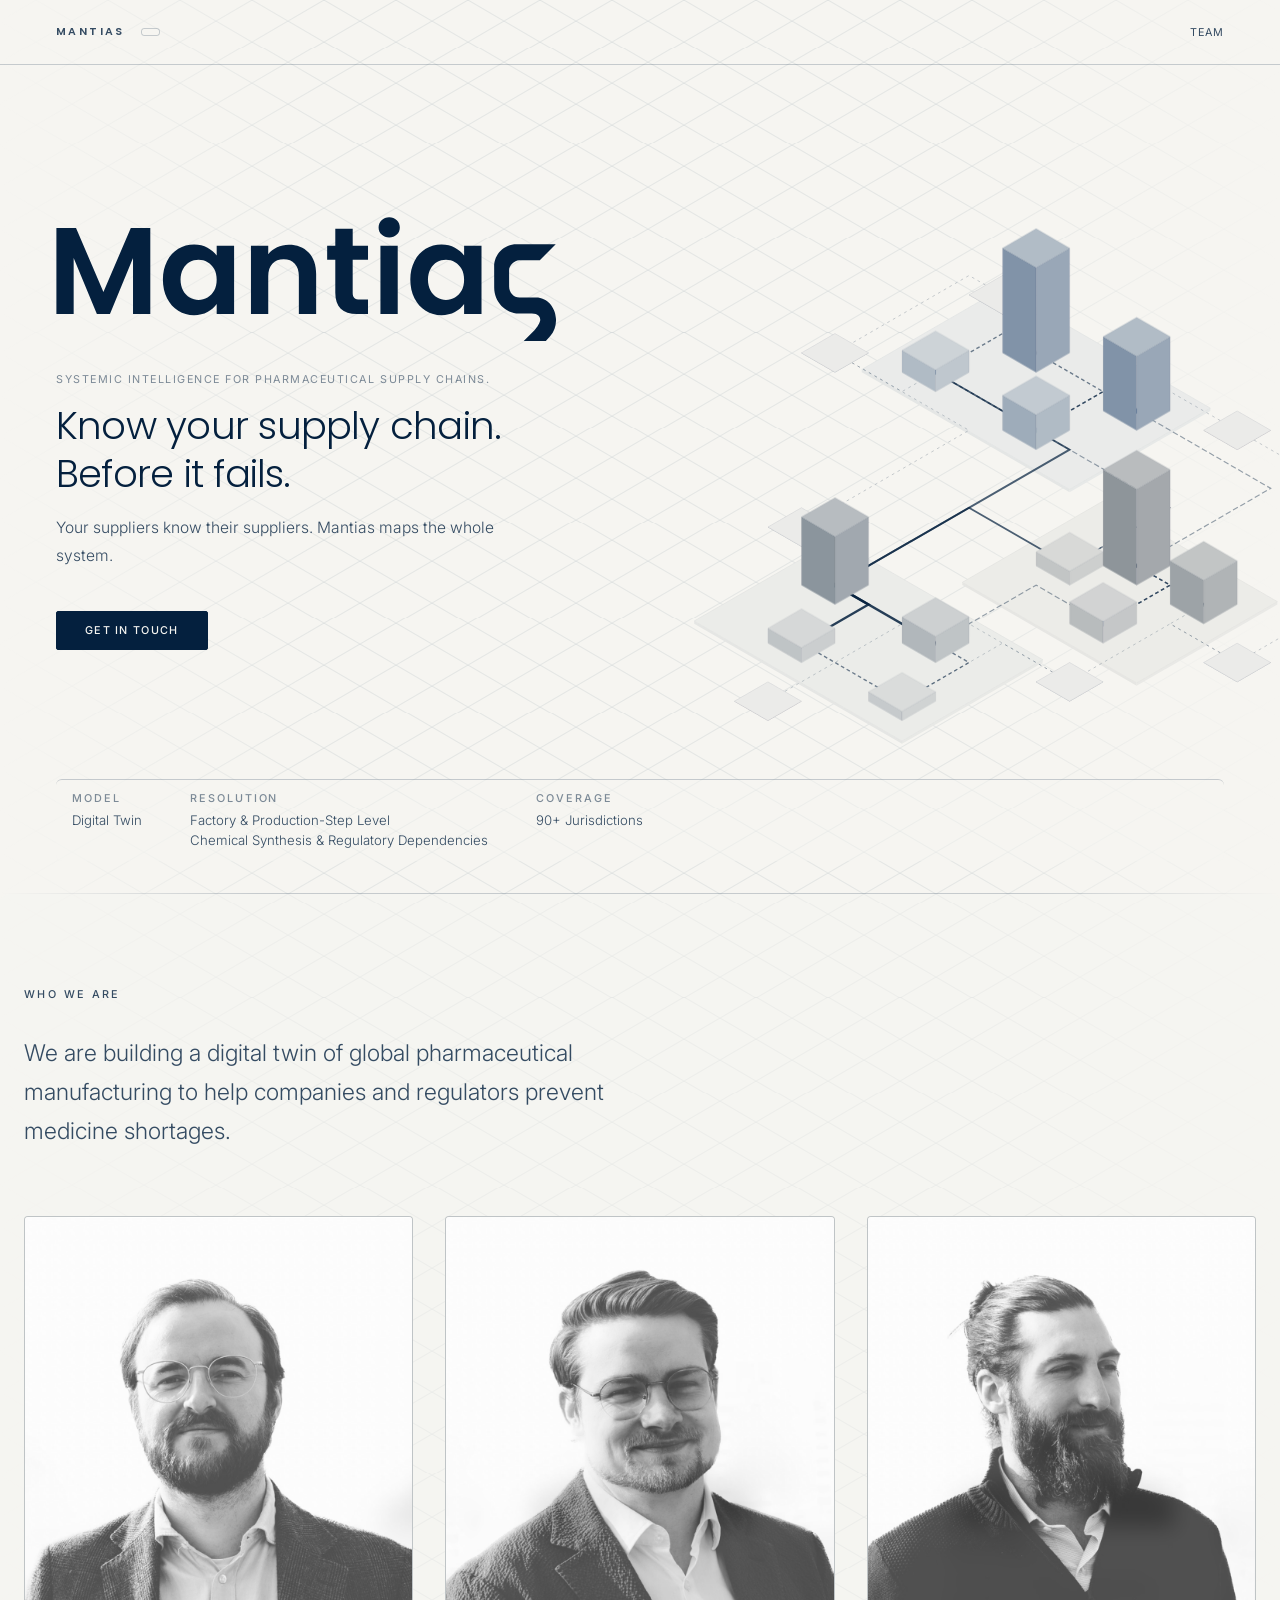
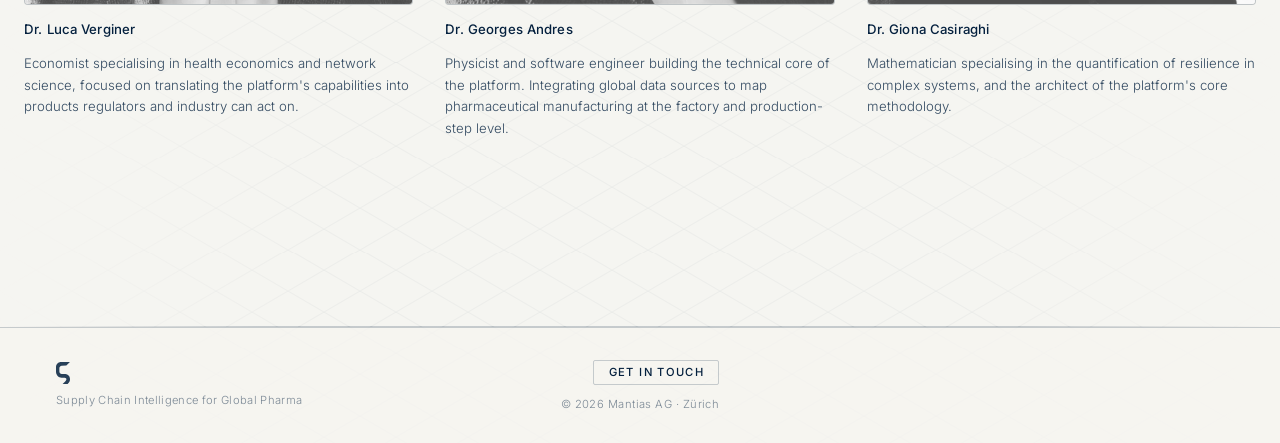
==== index.html @ 813289cb "deploy: efc5020" ====
<!DOCTYPE html><html lang="en"><head>
  <meta charset="UTF-8">
  <meta name="viewport" content="width=device-width, initial-scale=1.0">
  <title>Mantias — Supply Chain Intelligence for Global Pharma</title>
  <meta name="description" content="Mantias maps and predicts the evolution of global pharmaceutical production networks — high-resolution structural intelligence for supply chain resilience.">

  
  <meta property="og:type" content="website">
  <meta property="og:url" content="https://mantias.ch/">
  <meta property="og:title" content="Mantias — Supply Chain Intelligence for Global Pharma">
  <meta property="og:description" content="High-resolution structural intelligence for global pharmaceutical supply chains. An ETH Zürich spin-off.">
  <meta name="image" property="og:image" content="<https://mantias.ch/images/og-card.png>">

  
  <meta name="twitter:card" content="summary_large_image">
  <meta name="twitter:title" content="Mantias — Supply Chain Intelligence for Global Pharma">
  <meta name="twitter:description" content="High-resolution structural intelligence for global pharmaceutical supply chains. An ETH Zürich spin-off.">
  <meta name="twitter:image" content="https://mantias.ch/images/og-card.png">

  

  <link rel="icon" href="favicon.svg" type="image/svg+xml">
  <link rel="preconnect" href="https://fonts.googleapis.com">
  <link rel="preconnect" href="https://fonts.gstatic.com" crossorigin="">
  <link href="https://fonts.googleapis.com/css2?family=Inter:wght@300;400;500;600&amp;family=Poppins:wght@300;400;500;600&amp;display=swap" rel="stylesheet">
  <link rel="stylesheet" href="css/styles.css">
  
  <script>if (!matchMedia('(prefers-reduced-motion: reduce)').matches) document.documentElement.classList.add('js-motion');</script>
</head>
<body>

  
  <nav class="nav container" id="nav">
    <div class="nav__left">
      <a href="#home" class="nav__brand">Mantias</a>
      <span class="nav__badge"></span>
    </div>
    <div class="nav__links">
      
      <a href="#team" class="nav__link" data-desktop="">Team</a>
      
    </div>
  </nav>

  
  <section class="hero container" id="home">

    
    <div class="hero__inner">

      
      <div class="hero__body">

        
        <div class="hero__logo">
          <svg viewBox="0 0 296.51 73.76" xmlns="http://www.w3.org/2000/svg" fill="currentColor" aria-label="Mantias">
            <g>
              <path d="M55.92,6.46v51.08h-10.25V24.32l-13.68,33.23h-7.76L10.47,24.32v33.23H.23V6.46h11.64l16.25,37.98L44.36,6.46h11.56Z"></path>
              <path d="M65.84,26.22c1.63-3.17,3.85-5.61,6.66-7.32,2.8-1.71,5.94-2.56,9.4-2.56,3.02,0,5.67.61,7.94,1.83,2.27,1.22,4.09,2.76,5.45,4.61v-5.78h10.32v40.54h-10.32v-5.93c-1.32,1.9-3.14,3.48-5.45,4.72-2.32,1.24-4.99,1.87-8.01,1.87-3.42,0-6.53-.88-9.33-2.63-2.81-1.76-5.03-4.23-6.66-7.43-1.64-3.19-2.45-6.87-2.45-11.01s.82-7.73,2.45-10.9ZM93.83,30.87c-.98-1.78-2.29-3.15-3.95-4.1-1.66-.95-3.44-1.43-5.34-1.43s-3.66.46-5.27,1.39c-1.61.93-2.92,2.28-3.92,4.06-1,1.78-1.5,3.89-1.5,6.33s.5,4.57,1.5,6.4c1,1.83,2.32,3.23,3.95,4.21,1.63.98,3.38,1.46,5.23,1.46s3.68-.48,5.34-1.43c1.66-.95,2.98-2.32,3.95-4.1.98-1.78,1.46-3.92,1.46-6.4s-.49-4.62-1.46-6.4Z"></path>
              <path d="M149.81,20.99c2.98,3.05,4.46,7.31,4.46,12.77v23.78h-10.25v-22.39c0-3.22-.81-5.7-2.42-7.43-1.61-1.73-3.81-2.6-6.59-2.6s-5.06.87-6.7,2.6c-1.64,1.73-2.45,4.21-2.45,7.43v22.39h-10.25V17h10.25v5.05c1.37-1.76,3.11-3.13,5.23-4.13,2.12-1,4.45-1.5,6.99-1.5,4.83,0,8.73,1.53,11.71,4.57Z"></path>
              <path d="M175.94,25.42v19.61c0,1.37.33,2.35.99,2.96.66.61,1.77.92,3.33.92h4.76v8.64h-6.44c-8.64,0-12.95-4.2-12.95-12.59v-19.54h-4.83v-8.42h4.83V6.97h10.32v10.03h9.08v8.42h-9.08Z"></path>
              <path d="M193.1,10.45c-1.2-1.15-1.79-2.57-1.79-4.28s.6-3.13,1.79-4.28c1.19-1.15,2.7-1.72,4.5-1.72s3.3.57,4.5,1.72c1.2,1.15,1.79,2.57,1.79,4.28s-.6,3.14-1.79,4.28c-1.2,1.15-2.7,1.72-4.5,1.72s-3.31-.57-4.5-1.72ZM202.65,17v40.54h-10.25V17h10.25Z"></path>
              <path d="M212.57,26.22c1.63-3.17,3.85-5.61,6.66-7.32,2.8-1.71,5.94-2.56,9.4-2.56,3.02,0,5.67.61,7.94,1.83,2.27,1.22,4.09,2.76,5.45,4.61v-5.78h10.32v40.54h-10.32v-5.93c-1.32,1.9-3.14,3.48-5.45,4.72-2.32,1.24-4.99,1.87-8.01,1.87-3.42,0-6.53-.88-9.33-2.63-2.81-1.76-5.03-4.23-6.66-7.43-1.64-3.19-2.45-6.87-2.45-11.01s.82-7.73,2.45-10.9ZM240.56,30.87c-.98-1.78-2.29-3.15-3.95-4.1-1.66-.95-3.44-1.43-5.34-1.43s-3.66.46-5.27,1.39c-1.61.93-2.92,2.28-3.92,4.06-1,1.78-1.5,3.89-1.5,6.33s.5,4.57,1.5,6.4c1,1.83,2.32,3.23,3.95,4.21,1.63.98,3.38,1.46,5.23,1.46s3.68-.48,5.34-1.43c1.66-.95,2.98-2.32,3.95-4.1.98-1.78,1.46-3.92,1.46-6.4s-.49-4.62-1.46-6.4Z"></path>
            </g>
            <path d="M290.29,73.76h-13.13l6.74-6.76c2.66-2.99,3.26-5.11,3.26-5.86v-.14c0-1.8-1.29-3.8-4.94-3.8l-7.77.05c-7.88-.21-14.58-6.77-14.59-15.48l-.02-12.35c-.01-7.31,5.92-13.25,13.23-13.24l23.29.03-9.45,9.47-12.32.02c-2.71,0-5.91,3.21-5.9,5.92l.03,9.54c.01,3.72,2.69,6.54,6.11,6.57l9.92.08c6.37.05,11.28,5.48,11.73,12.36.27,4.18-.94,7.55-3.35,10.38l-2.83,3.21Z"></path>
          </svg>
        </div>

        <p class="hero__eyebrow">Systemic intelligence for pharmaceutical supply chains.</p>
        <h1 class="hero__headline">Know your supply chain. Before it fails.</h1>
        <p class="hero__sub">Your suppliers know their suppliers. Mantias maps the whole system.</p>
        <div class="hero__cta-row">
          <a href="#access" class="btn btn--solid">Get in touch</a>
          <span class="hero__trust"></span>
        </div>

      </div>

      
      <div class="hero__art">
        <svg id="iso-art" viewBox="-30 -5 580 575" xmlns="http://www.w3.org/2000/svg" fill="none" aria-hidden="true">

          
          <g id="iso-cubes"></g>

          

          
          <g id="iso-edges" stroke="rgba(4,32,62,.12)" stroke-width="1" fill="none">
            
            
            
           
          </g>

        </svg>
      </div>

    </div>

    
    <div class="hero__index">
      <div class="index-item">
        <span>Model</span>
        <span>Digital Twin</span>
      </div>
      <div class="index-item">
        <span>Resolution</span>
        <span>Factory &amp; Production-Step Level<br>Chemical Synthesis &amp; Regulatory Dependencies</span>
      </div>
      <div class="index-item">
        <span>Coverage</span>
        <span>90+ Jurisdictions</span>
      </div>
    </div>

  </section>

  

  
  

  

  
  

  <hr class="section-rule">

  
  <section class="team container" id="team">

    <div class="team__header reveal">
      <span class="label">Who we are</span>
    </div>

    <div class="team__intro reveal">
      <p>We are building a digital twin of global pharmaceutical manufacturing to help companies and regulators prevent medicine shortages.</p>
    </div>

    <div class="team__grid">

      <div class="team-card reveal">
        <a href="https://www.linkedin.com/in/luca-verginer-66591b28/" target="_blank" rel="noopener" class="team-card__photo-link">
          <img src="images/Luca_Verginer.png" alt="Dr. Luca Verginer">
        </a>
        <p>Dr. Luca Verginer</p>
        <p>Economist specialising in health economics and network science, focused on translating the platform's capabilities into products regulators and industry can act on.</p>
      </div>

      <div class="team-card reveal">
        <a href="https://www.linkedin.com/in/georges-andres-a06ab224a/" target="_blank" rel="noopener" class="team-card__photo-link">
          <img src="images/Georges_Andres.png" alt="Dr. Georges Andres">
        </a>
        <p>Dr. Georges Andres</p>
        <p>Physicist and software engineer building the technical core of the platform. Integrating global data sources to map pharmaceutical manufacturing at the factory and production-step level.</p>
      </div>

      <div class="team-card reveal">
        <a href="https://www.linkedin.com/in/gionacasiraghi/" target="_blank" rel="noopener" class="team-card__photo-link">
          <img src="images/Giona_Casiraghi.png" alt="Dr. Giona Casiraghi">
        </a>
        <p>Dr. Giona Casiraghi</p>
        <p>Mathematician specialising in the quantification of resilience in complex systems, and the architect of the platform's core methodology.</p>
      </div>

    </div>

    <div class="team__publications reveal">
      <span class="team__pub-label">Selected publications</span>
      <div class="team__pub-row">
        <a href="https://www.science.org/doi/full/10.1126/science.adx0871" class="pub-badge">Science</a>
        <a href="https://www.science.org/doi/full/10.1126/sciadv.adj1194" class="pub-badge">Science Advances</a>
      </div>
    </div>

  </section>

  

  
  

  

  
  

  <hr class="section-rule">

  
  <footer class="footer container" id="access">

    <div class="footer__brand-block">
      
      <a href="#home" class="footer__mark" aria-label="Mantias">
        <svg viewBox="0 0 36.68 57.58" xmlns="http://www.w3.org/2000/svg" fill="currentColor" aria-hidden="true">
          <path d="M30.46,57.58h-13.13l6.74-6.76c2.66-2.99,3.26-5.11,3.26-5.86v-.14c0-1.8-1.29-3.8-4.94-3.8l-7.77.05C6.73,40.85.04,34.3.02,25.58L0,13.24C-.01,5.92,5.92-.01,13.23,0l23.29.03-9.45,9.47-12.32.02c-2.71,0-5.91,3.21-5.9,5.92l.03,9.54c.01,3.72,2.69,6.54,6.11,6.57l9.92.08c6.37.05,11.28,5.48,11.73,12.36.27,4.18-.94,7.55-3.35,10.38l-2.83,3.21Z"></path>
        </svg>
      </a>
      <span class="footer__tagline">Supply Chain Intelligence for Global Pharma</span>
    </div>

    

    <div class="footer__meta">
      <span class="footer__cta"><a href="mailto:mantias@mantias.ch" class="btn btn--ghost btn--sm">Get in touch</a></span>
      <span class="footer__copy">© 2026 Mantias AG · Zürich</span>
    </div>

  </footer>

  

  
  

  
  <script src="js/scene-data.js"></script>
  
  <script src="js/iso-renderer.js"></script>
  <script src="js/modals.js"></script>
  <script src="js/animations.js"></script>

</body></html>
---- css/styles.css ----
/* ══════════════════════════════════════════════════════════
   MANTIAS — Stylesheet
   Edit design tokens in :root to re-theme the entire page.
   All other values derive from them.
══════════════════════════════════════════════════════════ */

/* ══════════════════════════════════════════════════════════
   DESIGN TOKENS
══════════════════════════════════════════════════════════ */
:root {
  /* Palette */
  --color-bg:        #f6f5f1;       /* warm off-white */
  --color-bg-soft:   #eeede8;       /* slightly darker — cards, hover */
  --color-ink:        #04203e;           /* brand navy — logo, headings */
  --color-ink-mid:    rgba(4,32,62,.8); /* secondary text */
  --color-ink-subtle: rgba(4,32,62,.5); /* supporting text — captions, labels, footnotes */
  --color-ink-faint:  rgba(4,32,62,.2); /* borders and rules ONLY — too low-contrast for text */

  /* Grid background — true isometric (30° axes, √3:1 ratio, matches renderer) */
  --grid-size:  72px;   /* horizontal span; vertical = 72/√3 ≈ 41.57px */
  --grid-color: rgba(4,32,62,.055);

  /* Typography */
  --font:         'Inter', system-ui, sans-serif;
  --font-display: 'Poppins', system-ui, sans-serif;
  --text-xs:     0.675rem;   /* labels, meta         */
  --text-sm:     0.825rem;   /* body secondary       */
  --text-base:   0.975rem;   /* body primary         */
  --text-lg:     1.15rem;    /* card titles          */
  --text-xl:     1.5rem;     /* section headings     */
  --text-2xl:    2.1rem;     /* statement heading    */
  /*
    Logo: width-based so it scales naturally on all screen sizes.
    Change --logo-width to resize. Height follows the viewBox ratio (296/73 ≈ 4).
  */
  --logo-width: clamp(200px, 72vw, 500px);

  /* Spacing scale */
  --space-1: 0.25rem;
  --space-2: 0.5rem;
  --space-3: 0.75rem;
  --space-4: 1rem;
  --space-6: 1.5rem;
  --space-8: 2rem;
  --space-10: 2.5rem;
  --space-12: 3rem;
  --space-16: 4rem;
  --space-24: 6rem;
  --space-32: 5.5rem;

  /* Layout */
  --gutter:    3.5rem;
  --max-width: 1280px;
  --radius:    2px;

  /* Nav */
  --nav-height: 4.5rem;  /* keep in sync with nav padding-block */

  /* Transitions */
  --transition:     0.22s ease;
  --ease-out-cubic: cubic-bezier(0.22, 1, 0.36, 1);
}

/* ══════════════════════════════════════════════════════════
   RESET
══════════════════════════════════════════════════════════ */
*, *::before, *::after {
  margin: 0;
  padding: 0;
  box-sizing: border-box;
}

html {
  scroll-behavior: smooth;
  font-size: 16px;
}

body {
  background-color: var(--color-bg);
  /* True isometric grid — 30° axes, tile 72 × 41.57px, two offset layers */
  background-image:
    url("data:image/svg+xml,%3Csvg xmlns='http://www.w3.org/2000/svg' width='72' height='41.57'%3E%3Cpolyline points='0,20.785 36,0 72,20.785' stroke='%2304203e' stroke-opacity='0.07' stroke-width='1' fill='none'/%3E%3C/svg%3E"),
    url("data:image/svg+xml,%3Csvg xmlns='http://www.w3.org/2000/svg' width='72' height='41.57'%3E%3Cpolyline points='0,20.785 36,0 72,20.785' stroke='%2304203e' stroke-opacity='0.07' stroke-width='1' fill='none'/%3E%3C/svg%3E");
  background-size: 72px 41.57px;
  background-position: 0 0, 36px 20.785px;
  color: var(--color-ink);
  font-family: var(--font);
  -webkit-font-smoothing: antialiased;
  -moz-osx-font-smoothing: grayscale;
  overflow-x: hidden;
}

img, svg { display: block; }
a { color: inherit; }

/* ══════════════════════════════════════════════════════════
   LAYOUT UTILITIES
══════════════════════════════════════════════════════════ */
.container {
  width: 100%;
  max-width: var(--max-width);
  margin-inline: auto;
  padding-inline: var(--gutter);
}

.section-rule {
  border: none;
  height: 1px;
  background: linear-gradient(
    to right,
    transparent 0%,
    var(--color-ink-faint) 20%,
    var(--color-ink-faint) 80%,
    transparent 100%
  );
  margin-block: 0;
}

/* ══════════════════════════════════════════════════════════
   TYPOGRAPHY UTILITIES
══════════════════════════════════════════════════════════ */
.label {
  font-size: var(--text-xs);
  font-weight: 500;
  letter-spacing: 0.22em;
  text-transform: uppercase;
  color: var(--color-ink-mid);
}

/* ══════════════════════════════════════════════════════════
   NAV
══════════════════════════════════════════════════════════ */
.nav {
  padding-block: var(--space-6);
  display: flex;
  justify-content: space-between;
  align-items: center;
  border-bottom: 1px solid var(--color-ink-faint);
}

.nav__left {
  display: flex;
  align-items: center;
  gap: var(--space-4);
}

.nav__brand {
  font-family: var(--font-display);
  font-size: var(--text-xs);
  font-weight: 600;
  letter-spacing: 0.22em;
  text-transform: uppercase;
  color: var(--color-ink-mid);
  text-decoration: none;
}

.nav__links {
  display: flex;
  align-items: center;
  gap: var(--space-8);
}

.nav__link {
  font-size: var(--text-xs);
  font-weight: 400;
  letter-spacing: 0.1em;
  text-transform: uppercase;
  text-decoration: none;
  color: var(--color-ink-mid);
  transition: color var(--transition);
}
.nav__link:hover { color: var(--color-ink); }

.nav__badge {
  font-size: var(--text-xs);
  font-weight: 500;
  letter-spacing: 0.10em;
  text-transform: uppercase;
  color: var(--color-ink-mid);
  padding: 0.2rem 0.55rem;
  border: 1px solid var(--color-ink-faint);
  border-radius: 3px;
  white-space: nowrap;
}

.lang-switcher {
  position: relative;
}

.lang-globe-btn {
  display: flex;
  align-items: center;
  gap: 0.35rem;
  background: none;
  border: 1px solid var(--color-ink-faint);
  border-radius: 3px;
  padding: 0.2rem 0.55rem;
  font-family: var(--font);
  font-size: 0.6rem;
  font-weight: 500;
  letter-spacing: 0.1em;
  text-transform: uppercase;
  color: var(--color-ink-mid);
  cursor: pointer;
  transition: border-color var(--transition), color var(--transition);
  white-space: nowrap;
}
.lang-globe-btn:hover,
.lang-globe-btn[aria-expanded="true"] {
  border-color: var(--color-ink-mid);
  color: var(--color-ink);
}

.lang-dropdown {
  display: none;
  position: absolute;
  top: calc(100% + 6px);
  right: 0;
  min-width: 130px;
  background: var(--color-bg);
  border: 1px solid var(--color-ink-faint);
  border-radius: 4px;
  box-shadow: 0 6px 20px rgba(4,32,62,.10);
  z-index: 200;
  overflow: hidden;
}
.lang-dropdown.is-open { display: block; }

.lang-dropdown__item {
  display: block;
  width: 100%;
  background: none;
  border: none;
  padding: 0.55rem 0.9rem;
  font-family: var(--font);
  font-size: 0.7rem;
  font-weight: 400;
  color: var(--color-ink-mid);
  text-align: left;
  cursor: pointer;
  transition: background var(--transition), color var(--transition);
}
.lang-dropdown__item:hover {
  background: rgba(4,32,62,.05);
  color: var(--color-ink);
}
.lang-dropdown__item--active {
  color: var(--color-ink);
  font-weight: 600;
}

/* Ghost button */
.btn {
  display: inline-flex;
  align-items: center;
  gap: var(--space-3);
  font-size: var(--text-xs);
  font-weight: 500;
  letter-spacing: 0.12em;
  text-transform: uppercase;
  text-decoration: none;
  cursor: pointer;
  border-radius: var(--radius);
  transition: background var(--transition), color var(--transition), border-color var(--transition);
}

.btn--ghost {
  padding: 0.45rem 1.1rem;
  border: 1px solid var(--color-ink-faint);
  color: var(--color-ink);
  background: transparent;
}
.btn--ghost:hover {
  border-color: var(--color-ink);
  background: var(--color-ink);
  color: var(--color-bg);
}

.btn--solid {
  padding: 0.75rem 1.75rem;
  border: 1px solid var(--color-ink);
  background: var(--color-ink);
  color: var(--color-bg);
}
.btn--solid:hover {
  background: transparent;
  color: var(--color-ink);
}

/* Arrow button variant */
.btn--text {
  padding: 0;
  color: var(--color-ink);
  border-bottom: 1px solid var(--color-ink-faint);
  padding-bottom: 0.2rem;
  border-radius: 0;
}
.btn--text:hover { border-color: var(--color-ink); }
.btn--text svg { transition: transform var(--transition); }
.btn--text:hover svg { transform: translateX(5px); }

/* ══════════════════════════════════════════════════════════
   HERO
══════════════════════════════════════════════════════════ */
.hero {
  min-height: calc(100svh - var(--nav-height));
  display: flex;
  flex-direction: column;
  justify-content: flex-start;
  padding-top: 0;
  padding-bottom: calc(var(--space-16) + 3rem);
  position: relative;
}

/* Push content to ~1/3 from top (2/3 up) on tall viewports */
.hero::before {
  content: '';
  flex: 1;
  max-height: 8rem; /* cap so it doesn't push too far on very tall screens */
}

/* Two-column split on desktop: text left, isometric art right */
.hero__inner {
  display: grid;
  grid-template-columns: 1fr 1fr;
  gap: var(--space-8);
  align-items: start;
}

/* Right column — bleeds slightly off-screen for depth */
.hero__art {
  display: flex;
  justify-content: flex-end;
  align-items: flex-start;
  margin-right: calc(-1 * var(--gutter));
  padding-top: var(--space-4);
}

.hero__body {
  background: transparent;
  padding: var(--space-6) var(--space-6) var(--space-6) 0;
  border-radius: 8px;
}

.hero__art svg {
  width: 100%;
  max-width: 540px;
  height: auto;
  overflow: visible;
}

/* Logo — inline SVG, width-based so it scales on all viewports */
.hero__logo {
  margin-bottom: var(--space-8);
}

.hero__logo svg {
  width: var(--logo-width);
  height: auto;
  max-width: 100%;
  fill: var(--color-ink);
}

.hero__eyebrow {
  font-size: var(--text-xs);
  font-weight: 400;
  letter-spacing: 0.14em;
  text-transform: uppercase;
  color: var(--color-ink-subtle);
  margin-bottom: var(--space-4);
}

.hero__headline {
  font-family: var(--font-display);
  font-size: clamp(1.4rem, 3vw, 2.4rem);
  font-weight: 300;
  letter-spacing: -0.02em;
  line-height: 1.25;
  max-width: 640px;
  margin-bottom: var(--space-4);
}

.hero__sub {
  font-size: clamp(0.875rem, 1.5vw, var(--text-base));
  font-weight: 300;
  line-height: 1.8;
  color: var(--color-ink-mid);
  max-width: 480px;
  margin-bottom: var(--space-10);
}

.hero__cta-row {
  display: flex;
  align-items: center;
  gap: var(--space-8);
  flex-wrap: wrap;
}

.hero__trust {
  font-size: var(--text-xs);
  font-weight: 400;
  letter-spacing: 0.08em;
  color: var(--color-ink-subtle);
}

/* Bottom data index — anchored to footer of hero */
.hero__index {
  position: absolute;
  bottom: var(--space-8);
  left: var(--gutter);
  right: var(--gutter);
  display: flex;
  gap: var(--space-12);
  align-items: flex-start;
  background: rgba(246,245,241,0.5);
  padding: var(--space-3) var(--space-4);
  border-radius: 6px;
  border-top: 1px solid var(--color-ink-faint);
}

.index-item > span:first-child {
  font-size: var(--text-xs);
  font-weight: 500;
  letter-spacing: 0.18em;
  text-transform: uppercase;
  color: var(--color-ink-subtle);
  display: block;
  margin-bottom: var(--space-1);
}

.index-item > span:last-child {
  font-size: var(--text-sm);
  font-weight: 300;
  color: var(--color-ink-mid);
}

/* ══════════════════════════════════════════════════════════
   VALUE PROPS
══════════════════════════════════════════════════════════ */
.values {
  padding-block: var(--space-32);
  background: rgba(246,245,241,0.5);
  padding-inline: var(--space-6);
  border-radius: 8px;
}

.values__header {
  display: flex;
  justify-content: space-between;
  align-items: baseline;
  margin-bottom: var(--space-16);
}

.values__count {
  font-size: var(--text-xs);
  font-weight: 300;
  letter-spacing: 0.1em;
  color: var(--color-ink-subtle);
}

.values__grid {
  display: grid;
  grid-template-columns: repeat(3, 1fr);
  border-top: 1px solid var(--color-ink-faint);
}

/* ── Value Card ── */
.value-card {
  padding: var(--space-12) var(--space-8) var(--space-12) 0;
  border-right: 1px solid var(--color-ink-faint);
  transition: background var(--transition);
}
.value-card:first-child { padding-left: 0; }
.value-card:nth-child(2) { padding-inline: var(--space-8); }
.value-card:last-child {
  padding-right: 0;
  padding-left: var(--space-8);
  border-right: none;
}
/* value-card hover removed — cards are not interactive */

.value-card > p:first-child {
  font-size: var(--text-xs);
  font-weight: 400;
  letter-spacing: 0.18em;
  color: var(--color-ink-faint);
  margin-bottom: var(--space-6);
}

.value-card h3 {
  font-family: var(--font-display);
  font-size: var(--text-lg);
  font-weight: 500;
  letter-spacing: -0.01em;
  line-height: 1.35;
  margin-bottom: var(--space-4);
}

.value-card h3 ~ p {
  font-size: var(--text-sm);
  font-weight: 300;
  line-height: 1.75;
  color: var(--color-ink-mid);
}

/* ══════════════════════════════════════════════════════════
   STATEMENT SECTION
══════════════════════════════════════════════════════════ */
.statement {
  padding-block: var(--space-32);
  display: grid;
  grid-template-columns: 180px 1fr;
  gap: var(--space-24);
  align-items: start;
  background: rgba(246,245,241,0.5);
  padding-inline: var(--space-6);
  border-radius: 8px;
}

.statement__aside {
  padding-top: 0.3rem; /* optical alignment with heading cap */
}

.statement__quote {
  font-family: var(--font-display);
  font-size: clamp(1.5rem, 2.6vw, var(--text-2xl));
  font-weight: 300;
  letter-spacing: -0.02em;
  line-height: 1.4;
  margin-bottom: var(--space-10);
  max-width: 740px;
}

.statement__quote em {
  font-style: normal;
  color: var(--color-ink-mid);
}

.statement__footnote {
  margin-top: var(--space-8);
  font-size: var(--text-xs);
  font-weight: 400;
  letter-spacing: 0.04em;
  line-height: 1.6;
  color: var(--color-ink-subtle);
}
.statement__footnote strong {
  font-weight: 500;
  color: var(--color-ink-mid);
}

/* ══════════════════════════════════════════════════════════
   TEAM
══════════════════════════════════════════════════════════ */
.team {
  padding-block: var(--space-32);
  background: rgba(246,245,241,0.5);
  padding-inline: var(--space-6);
  border-radius: 8px;
}

.team__header {
  margin-bottom: var(--space-8);
}

.team__intro {
  max-width: 600px;
  font-size: clamp(1rem, 1.8vw, var(--text-xl));
  font-weight: 300;
  line-height: 1.7;
  color: var(--color-ink-mid);
  margin-bottom: var(--space-16);
}

.team__grid {
  display: grid;
  grid-template-columns: repeat(3, 1fr);
  gap: var(--space-8);
}

.team__publications {
  margin-top: var(--space-10);
  padding-top: var(--space-8);
  border-top: 1px solid var(--color-ink-faint);
  display: flex;
  align-items: baseline;
  gap: var(--space-6);
  flex-wrap: wrap;
}

.team__pub-label {
  font-size: var(--text-xs);
  font-weight: 500;
  letter-spacing: 0.18em;
  text-transform: uppercase;
  color: var(--color-ink-subtle);
  flex-shrink: 0;
}

.team__pub-row {
  display: flex;
  flex-wrap: wrap;
  gap: var(--space-3);
}

.team-card {
  display: flex;
  flex-direction: column;
  gap: var(--space-4);
}

.team-card > div,
.team-card__photo-link {
  width: 100%;
  aspect-ratio: 1;
  border-radius: 4px;
  overflow: hidden;
  background: var(--color-bg-soft);
  border: 1px solid var(--color-ink-faint);
  position: relative;   /* needed for ::after overlay */
  display: block;
}

.team-card > div::after,
.team-card__photo-link::after {
  content: '';
  position: absolute;
  inset: 0;
  /* background: rgba(4,32,62,.15); */
  mix-blend-mode: multiply;
  pointer-events: none;
  border-radius: inherit;
}

.team-card > div img,
.team-card__photo-link img {
  width: 100%;
  height: 100%;
  object-fit: cover;
  display: block;
  filter: grayscale(1);
  transition: filter 0.4s ease;
}
.team-card:hover > div img,
.team-card:hover .team-card__photo-link img {
  filter: grayscale(0);
}

.team-card > p:first-of-type {
  font-size: var(--text-sm);
  font-weight: 500;
  letter-spacing: 0.01em;
}

.team-card > p:last-child {
  font-size: var(--text-sm);
  font-weight: 300;
  line-height: 1.65;
  color: var(--color-ink-mid);
}

/* ══════════════════════════════════════════════════════════
   PILOTS
══════════════════════════════════════════════════════════ */
.pilots {
  padding-block: var(--space-24);
}

.pilots__header {
  display: flex;
  align-items: baseline;
  gap: var(--space-8);
  margin-bottom: var(--space-10);
  flex-wrap: wrap;
}

.pilots__note {
  font-size: var(--text-xs);
  font-weight: 300;
  letter-spacing: 0.04em;
  color: var(--color-ink-subtle);
  font-style: italic;
}

.pilots__grid {
  display: flex;
  flex-wrap: wrap;
  gap: var(--space-6);
}

.pilot-card {
  display: flex;
  flex-direction: column;
  align-items: flex-start;
  gap: var(--space-3);
}

.pilot-card > div {
  width: 160px;
  height: 52px;
  border-radius: 4px;
  background: linear-gradient(
    -55deg,
    rgba(4,32,62,.10) 0%,
    rgba(4,32,62,.10) 35%,
    rgba(4,32,62,.22) 50%,
    rgba(4,32,62,.10) 65%,
    rgba(4,32,62,.10) 100%
  );
  background-size: 300% 300%;
  animation: pilot-redact 6s ease-in-out infinite;
  overflow: hidden;
}

.pilot-card > div img {
  width: 100%;
  height: 100%;
  object-fit: contain;
  filter: blur(5px) grayscale(1) opacity(0.45);
}

@keyframes pilot-redact {
  0%   { background-position: 100% 0%; }
  50%  { background-position: 0%   100%; }
  100% { background-position: 100% 0%; }
}

.pilot-card:nth-child(2) > div { animation-delay: -2s; }
.pilot-card:nth-child(3) > div { animation-delay: -4s; }

.pilot-card > p {
  font-size: var(--text-xs);
  font-weight: 400;
  letter-spacing: 0.05em;
  color: var(--color-ink-mid);
  line-height: 1.5;
}

/* ══════════════════════════════════════════════════════════
   BACKERS
══════════════════════════════════════════════════════════ */
.backers {
  padding-block: var(--space-16);
}

.backers__header {
  margin-bottom: var(--space-8);
}

.backers__row {
  display: flex;
  flex-wrap: wrap;
  align-items: center;
  gap: var(--space-8);
}

/* Funder logos */
.backer-logo {
  height: 40px;
  display: flex;
  align-items: center;
}

.backer-logo img {
  height: 100%;
  width: auto;
  display: block;
  filter: grayscale(1) opacity(0.6);
  transition: filter var(--transition);
}
.backer-logo img:hover {
  filter: grayscale(0) opacity(1);
}

/* Placeholder until real logos are dropped in */
.backer-logo--placeholder {
  height: 40px;
  padding: 0 var(--space-6);
  border: 1px dashed var(--color-ink-faint);
  border-radius: 4px;
  font-size: var(--text-xs);
  font-weight: 300;
  letter-spacing: 0.1em;
  text-transform: uppercase;
  color: var(--color-ink-faint);
  justify-content: center;
}

.pub-badge {
  display: inline-flex;
  align-items: center;
  padding: 0.3rem 0.85rem;
  border: 1px solid var(--color-ink-faint);
  border-radius: 2px;
  font-size: var(--text-xs);
  font-weight: 500;
  letter-spacing: 0.08em;
  color: var(--color-ink-mid);
  text-decoration: none;
  transition: border-color var(--transition), color var(--transition);
}
.pub-badge:hover {
  border-color: var(--color-ink);
  color: var(--color-ink);
}

/* ══════════════════════════════════════════════════════════
   FOOTER
══════════════════════════════════════════════════════════ */
.footer {
  padding-block: var(--space-8);
  display: grid;
  grid-template-columns: 1fr auto 1fr;
  align-items: center;
  gap: var(--space-8);
  background: rgba(246,245,241,0.88);
  border-top: 1px solid var(--color-ink-faint);
}

.footer__brand-block {
  display: flex;
  flex-direction: column;
  gap: 0.5rem;
}

.footer__mark {
  display: block;
  width: 14px;   /* height scales proportionally: ~42 wide : 68 tall ≈ 0.62 */
  color: var(--color-ink);
  text-decoration: none;
  opacity: 0.85;
  transition: opacity var(--transition);
}
.footer__mark:hover { opacity: 1; }
.footer__mark svg { display: block; width: 100%; height: auto; }

.footer__tagline {
  font-size: 0.7rem;
  font-weight: 300;
  line-height: 1.5;
  color: var(--color-ink-subtle);
  letter-spacing: 0.03em;
}

.footer__links {
  display: flex;
  align-items: center;
  flex-wrap: wrap;
  row-gap: 0.25rem;
  gap: 0.5rem;
  justify-content: center;
}

.footer__link {
  font-size: var(--text-xs);
  font-weight: 400;
  letter-spacing: 0.06em;
  color: var(--color-ink-mid);
  text-decoration: none;
  transition: color var(--transition);
}
.footer__link:hover { color: var(--color-ink); }

.footer__sep {
  font-size: var(--text-xs);
  color: var(--color-ink-subtle);
}

.footer__meta {
  display: flex;
  flex-direction: column;
  align-items: flex-end;
  gap: var(--space-3);
}

.footer__copy {
  font-size: 0.7rem;
  font-weight: 300;
  color: var(--color-ink-subtle);
  letter-spacing: 0.04em;
}

.btn--sm {
  padding: 0.3rem 0.9rem;
  font-size: 0.7rem;
}

/* ══════════════════════════════════════════════════════════
   MODALS
══════════════════════════════════════════════════════════ */
.modal {
  position: fixed;
  inset: 0;
  background: rgba(4,32,62,.35);
  backdrop-filter: blur(4px);
  -webkit-backdrop-filter: blur(4px);
  display: flex;
  align-items: center;
  justify-content: center;
  padding: var(--space-8);
  z-index: 900;
  animation: modal-fade-in 160ms ease;
}

.modal[hidden] { display: none; }

@keyframes modal-fade-in {
  from { opacity: 0; }
  to   { opacity: 1; }
}

.modal__box {
  background: var(--color-bg);
  border: 1px solid var(--color-ink-faint);
  border-radius: 6px;
  padding: var(--space-16) var(--space-16) var(--space-12);
  max-width: 600px;
  width: 100%;
  max-height: 85vh;
  overflow-y: auto;
  position: relative;
  animation: modal-slide-in 180ms ease;
}

@keyframes modal-slide-in {
  from { transform: translateY(10px); opacity: 0; }
  to   { transform: translateY(0);    opacity: 1; }
}

.modal__close {
  position: absolute;
  top: var(--space-6);
  right: var(--space-6);
  background: none;
  border: none;
  font-size: 1.4rem;
  line-height: 1;
  cursor: pointer;
  color: var(--color-ink-mid);
  padding: 0.2rem 0.5rem;
  border-radius: 3px;
  transition: color var(--transition), background var(--transition);
}
.modal__close:hover {
  color: var(--color-ink);
  background: var(--color-bg-soft);
}

.modal__title {
  font-size: var(--text-xl);
  font-weight: 500;
  letter-spacing: -0.01em;
  margin-bottom: var(--space-8);
}

.modal__date {
  font-size: var(--text-xs);
  color: var(--color-ink-subtle);
  margin-bottom: var(--space-10);
}

.modal__body h3 {
  font-size: var(--text-sm);
  font-weight: 600;
  letter-spacing: 0.04em;
  text-transform: uppercase;
  color: var(--color-ink-mid);
  margin-top: var(--space-8);
  margin-bottom: var(--space-2);
}

.modal__body p {
  font-size: var(--text-sm);
  font-weight: 300;
  line-height: 1.75;
  color: var(--color-ink-mid);
}

.modal__body a {
  color: var(--color-ink);
  text-underline-offset: 2px;
}

body.modal-open { overflow: hidden; }

/* Prevent footer__link <button> looking like a button */
button.footer__link {
  background: none;
  border: none;
  padding: 0;
  cursor: pointer;
  font-family: inherit;
}

/* ══════════════════════════════════════════════════════════
   RESPONSIVE
══════════════════════════════════════════════════════════ */
@media (min-width: 1024px) {
  body {
    background-image:
      linear-gradient(to right,
        var(--color-bg)   0%,
        transparent      25%,
        transparent      75%,
        var(--color-bg)  100%
      ),
      url("data:image/svg+xml,%3Csvg xmlns='http://www.w3.org/2000/svg' width='72' height='41.57'%3E%3Cpolyline points='0,20.785 36,0 72,20.785' stroke='%2304203e' stroke-opacity='0.07' stroke-width='1' fill='none'/%3E%3C/svg%3E"),
      url("data:image/svg+xml,%3Csvg xmlns='http://www.w3.org/2000/svg' width='72' height='41.57'%3E%3Cpolyline points='0,20.785 36,0 72,20.785' stroke='%2304203e' stroke-opacity='0.07' stroke-width='1' fill='none'/%3E%3C/svg%3E");
    background-size: auto, 72px 41.57px, 72px 41.57px;
    background-position: 0 0, 0 0, 36px 20.785px;
  }
}

@media (max-width: 1024px) {
  :root {
    --gutter: 2.5rem;
  }
}

@media (max-width: 768px) {
  :root {
    --gutter:      1.75rem;
    --space-32:    3.5rem;
    --space-24:    2.5rem;
    --nav-height:  3.75rem;
  }

  .nav__link[data-desktop] { display: none; }

  .hero__inner {
    grid-template-columns: 1fr;
  }
  .hero {
    min-height: auto;
    padding-bottom: var(--space-8);
  }
  .hero::before { display: none; }
  .hero__art {
    margin-right: 0;
    justify-content: center;
  }
  .hero__art svg {
    max-width: 400px;
  }

  .values__grid {
    grid-template-columns: 1fr;
  }
  .value-card,
  .value-card:nth-child(2),
  .value-card:last-child {
    padding: var(--space-8) 0;
    border-right: none;
    border-bottom: 1px solid var(--color-ink-faint);
  }
  .value-card:last-child { border-bottom: none; }

  .statement {
    grid-template-columns: 1fr;
    gap: var(--space-6);
  }

  .team__grid {
    grid-template-columns: 1fr;
    gap: var(--space-10);
  }

  .hero__index {
    flex-wrap: wrap;
    gap: var(--space-6);
  }
  .hero__index .index-item:nth-child(n+4) { display: none; }
}

@media (max-width: 768px) {
  .footer {
    grid-template-columns: 1fr 1fr;
    gap: var(--space-6);
  }
  .footer__links {
    grid-column: 1 / -1;
    justify-content: flex-start;
  }
}

@media (max-width: 480px) {
  .footer {
    grid-template-columns: 1fr;
    text-align: center;
    gap: var(--space-6);
  }
  .footer__brand-block,
  .footer__links,
  .footer__meta {
    align-items: center;
  }
  .footer__links {
    flex-direction: column;
    gap: 0.5rem;
  }
  .footer__sep { display: none; }
}

/* ══════════════════════════════════════════════════════════
   ISOMETRIC CUBE HOVER
══════════════════════════════════════════════════════════ */
.iso-cube {
  cursor: pointer;
}
.iso-cube--ghost {
  cursor: default;  /* ghost nodes are not interactive */
}
.iso-cube:not(.iso-cube--ghost):hover {
  /* Teal color shift while JS animates the height */
  filter: brightness(1.35) saturate(8) hue-rotate(195deg);
}

/* ══════════════════════════════════════════════════════════
   CJK TYPOGRAPHY — bump sizes for denser glyph languages
   Applies automatically when html[lang] is set by i18n.js
══════════════════════════════════════════════════════════ */
:is(html[lang="ja"], html[lang="zh"], html[lang="ko"]) {
  /* Scale up the shared text-size tokens */
  --text-xs:   0.78rem;    /* was 0.675rem  +16% */
  --text-sm:   0.95rem;    /* was 0.825rem  +15% */
  --text-base: 1.05rem;    /* was 0.975rem  +8%  */
}

/* More breathing room between CJK lines */
:is(html[lang="ja"], html[lang="zh"], html[lang="ko"]) body {
  line-height: 1.9;
}

/* Hardcoded sizes inside the lang flyout itself stay Latin-scale
   (those are ISO codes / language names, not CJK prose) */
:is(html[lang="ja"], html[lang="zh"], html[lang="ko"]) .lang-globe-btn {
  font-size: 0.6rem;  /* keep globe button small */
}

/* ══════════════════════════════════════════════════════════
   ANIMATIONS — Hero entry & scroll reveal
   ──────────────────────────────────────────────────────────
   Hero entry:    pure CSS @keyframes, no JS required.
   Scroll reveal: .reveal class; JS (animations.js) adds
                  .is-visible when element enters viewport.

   To animate something new on scroll → add class="reveal".
   Siblings in the same parent auto-stagger via --reveal-i
   (set by animations.js). Override manually if needed.
══════════════════════════════════════════════════════════ */

@keyframes fade-up {
  from { opacity: 0; transform: translateY(18px); }
  to   { opacity: 1; transform: translateY(0); }
}

/* ── Hero: each element fades up on load with a short stagger ── */
.hero__logo     { animation: fade-up 0.72s var(--ease-out-cubic) 0.06s both; }
.hero__eyebrow  { animation: fade-up 0.72s var(--ease-out-cubic) 0.18s both; }
.hero__headline { animation: fade-up 0.72s var(--ease-out-cubic) 0.28s both; }
.hero__sub      { animation: fade-up 0.72s var(--ease-out-cubic) 0.40s both; }
.hero__cta-row  { animation: fade-up 0.72s var(--ease-out-cubic) 0.52s both; }
.hero__art      { animation: fade-up 1.00s var(--ease-out-cubic) 0.22s both; }
.hero__index    { animation: fade-up 0.72s var(--ease-out-cubic) 0.64s both; }

/* ── Scroll reveal: hidden state (only when html.js-motion present) ── */
html.js-motion .reveal {
  opacity: 0;
  transform: translateY(22px);
  transition:
    opacity  0.65s var(--ease-out-cubic),
    transform 0.65s var(--ease-out-cubic);
  transition-delay: calc(var(--reveal-i, 0) * 85ms);
}

html.js-motion .reveal.is-visible {
  opacity: 1;
  transform: none;
}

/* ── Reduced-motion: disable all entrance animations ── */
@media (prefers-reduced-motion: reduce) {
  .hero__logo, .hero__eyebrow, .hero__headline,
  .hero__sub, .hero__cta-row, .hero__art, .hero__index {
    animation: none;
  }
}
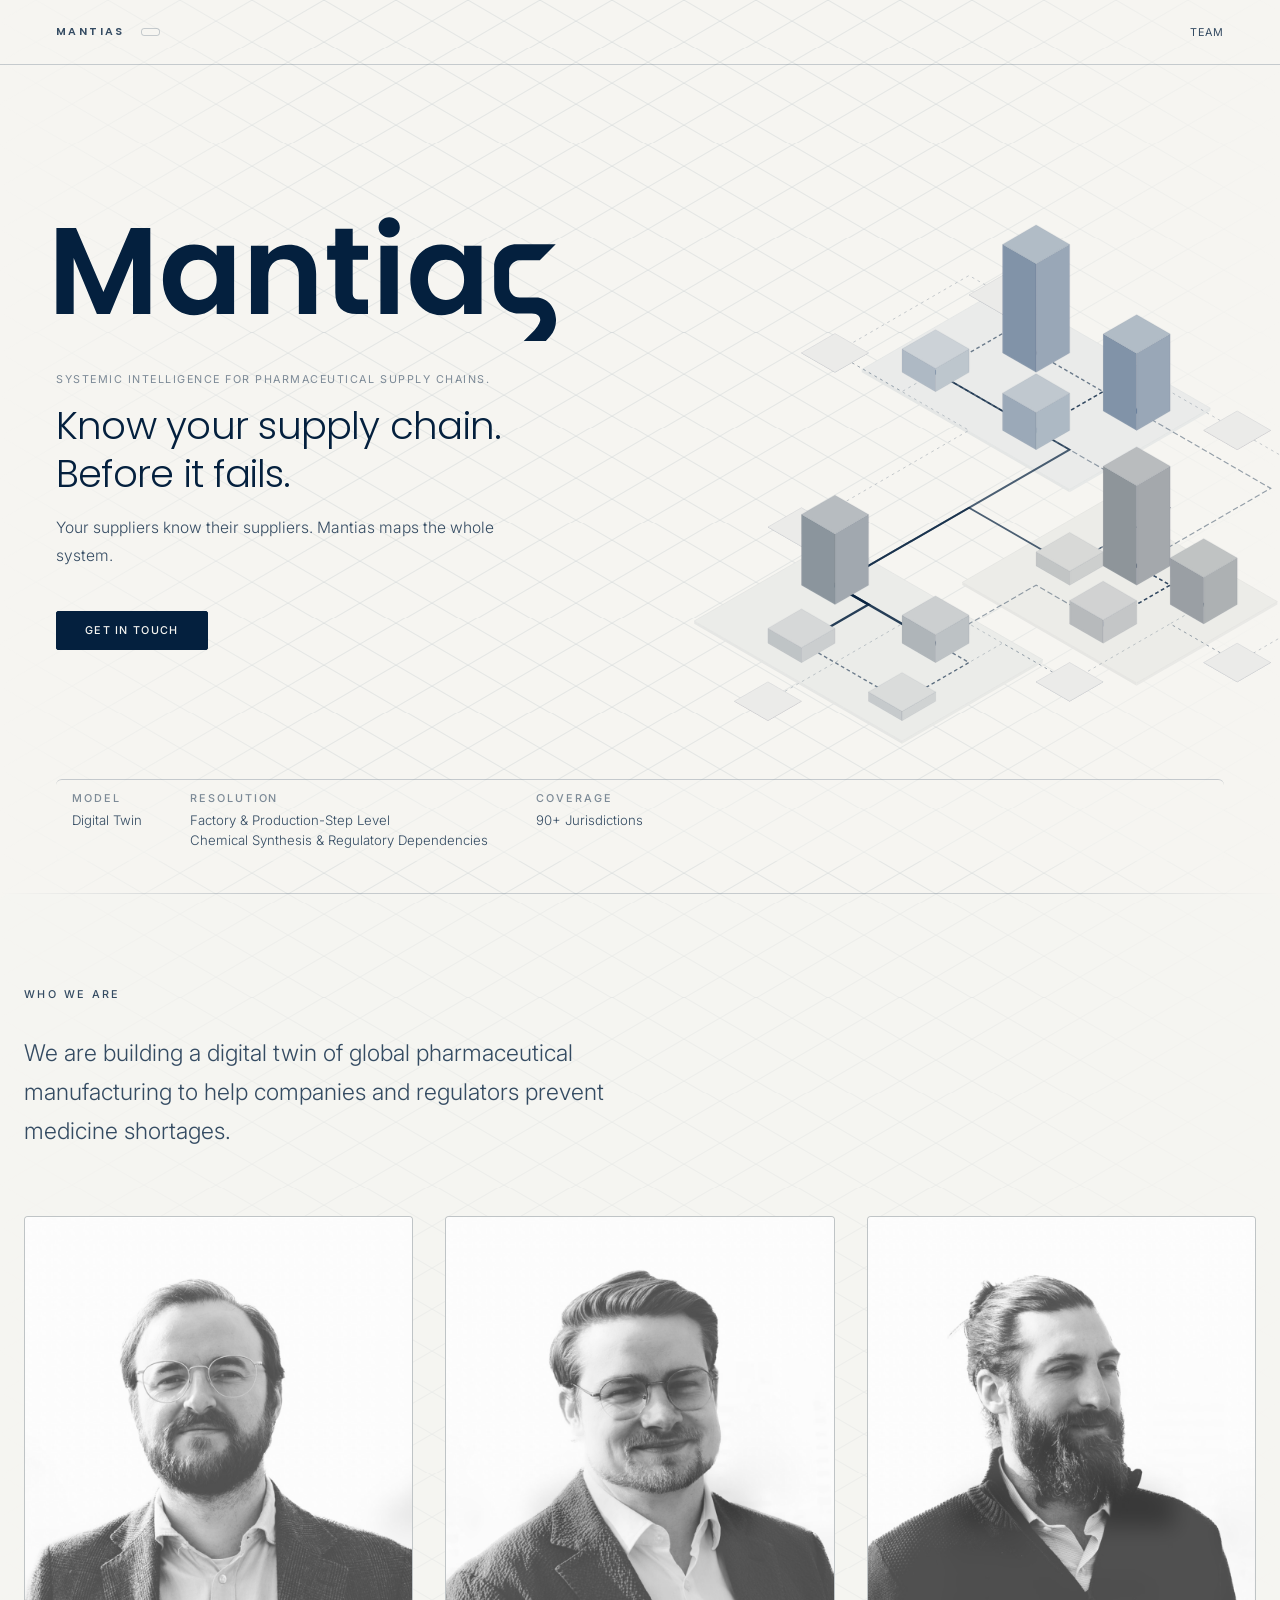
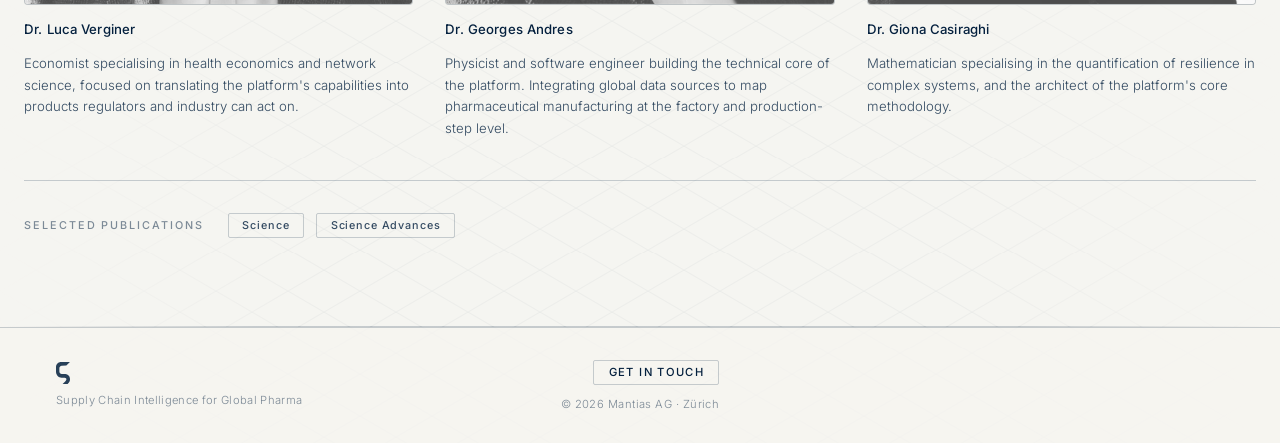
==== commit 68008ded: "deploy: 3d72d56" ====
--- a/index.html
+++ b/index.html
@@ -26,6 +26,9 @@
   <link rel="stylesheet" href="css/styles.css">
   
   <script>if (!matchMedia('(prefers-reduced-motion: reduce)').matches) document.documentElement.classList.add('js-motion');</script>
+
+  <script defer="" src="https://cloud.umami.is/script.js" data-website-id="dc8286c4-5a3e-49ed-8c10-e4fdf9d73ea3"></script>
+
 </head>
 <body>
 
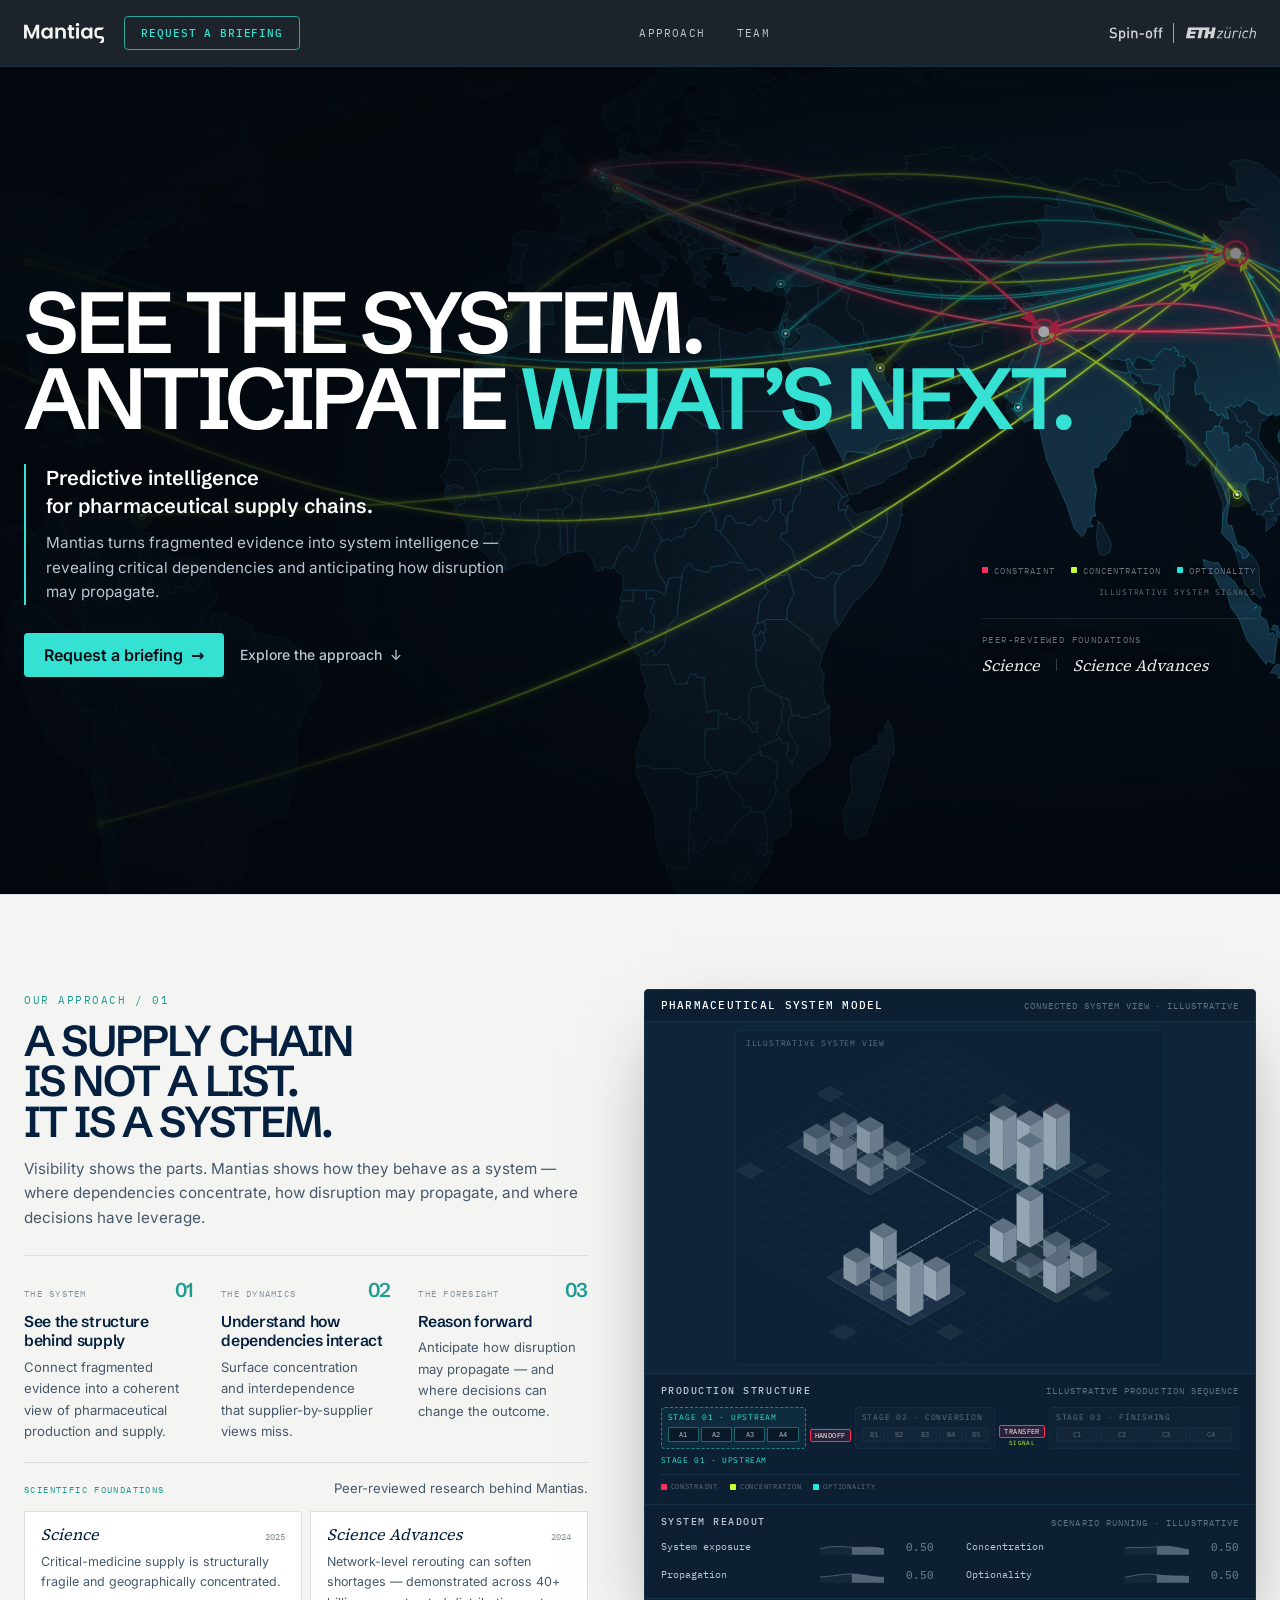
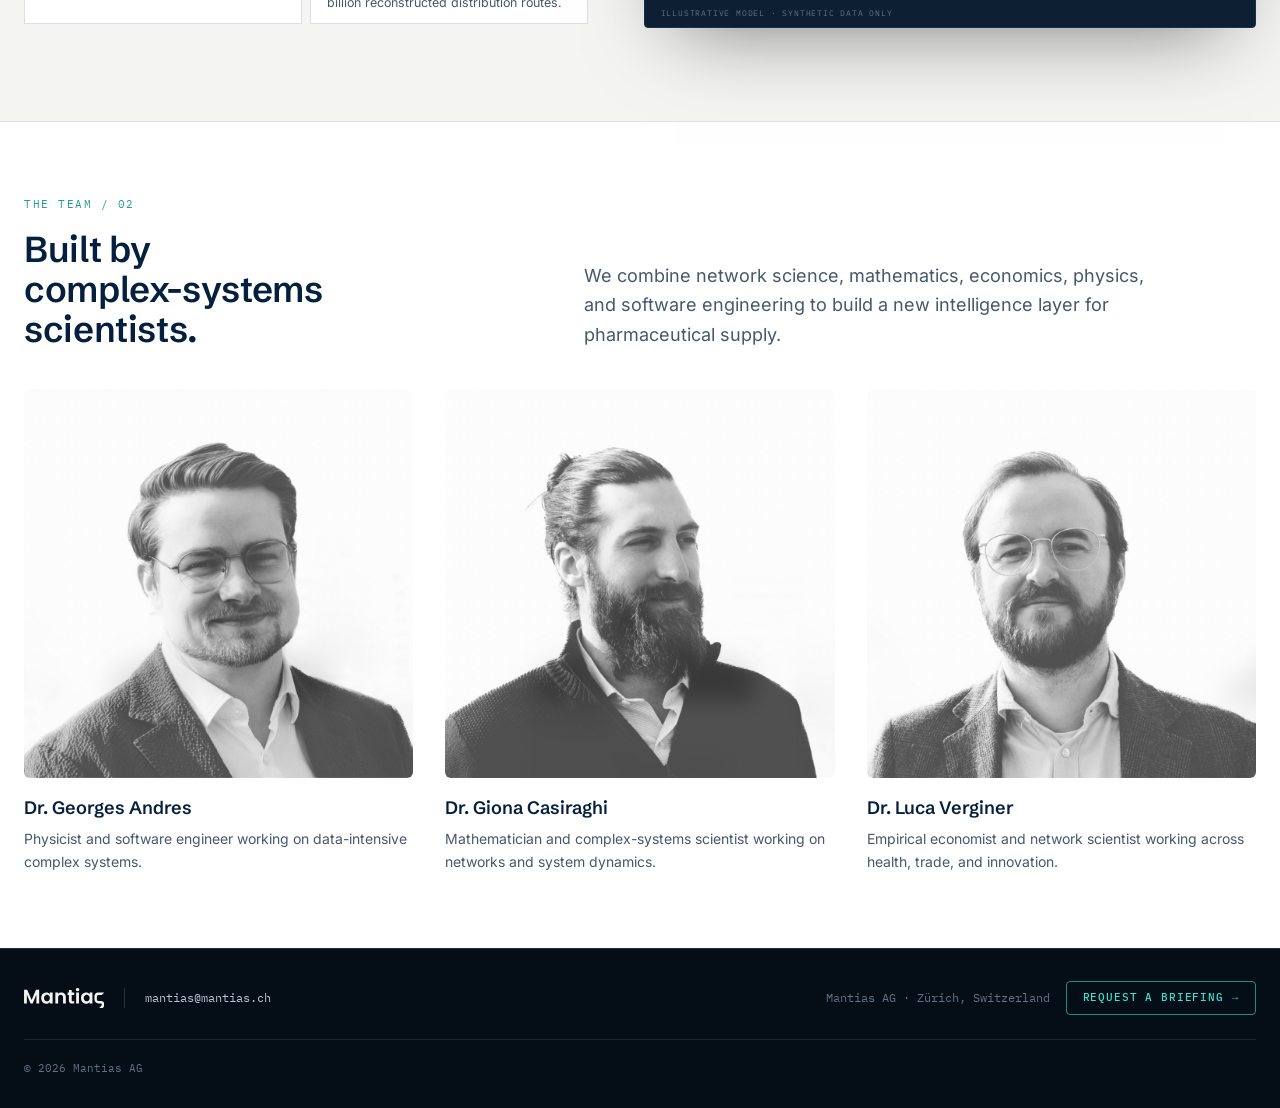
==== commit 64c12295: "deploy: /v/ linkedin" ====
--- a/index.html
+++ b/index.html
@@ -1,229 +1,49 @@
-<!DOCTYPE html><html lang="en"><head>
-  <meta charset="UTF-8">
-  <meta name="viewport" content="width=device-width, initial-scale=1.0">
-  <title>Mantias — Supply Chain Intelligence for Global Pharma</title>
-  <meta name="description" content="Mantias maps and predicts the evolution of global pharmaceutical production networks — high-resolution structural intelligence for supply chain resilience.">
+<!doctype html>
+<html lang="en">
+  <head>
+    <meta charset="UTF-8" />
+    <link rel="icon" type="image/svg+xml" href="/favicon.svg" />
+    <meta name="viewport" content="width=device-width, initial-scale=1.0" />
+    <title>Mantias — Predictive intelligence for pharmaceutical supply chains</title>
+    <meta
+      name="description"
+      content="Mantias is an ETH Zürich spin-off building predictive intelligence for pharmaceutical supply chains. Built on peer-reviewed research in complex systems and network science."
+    />
+    <meta property="og:title" content="Mantias — Predictive intelligence for pharmaceutical supply chains" />
+    <meta
+      property="og:description"
+      content="An ETH Zürich spin-off building predictive intelligence for pharmaceutical supply chains."
+    />
+    <meta property="og:type" content="website" />
+    <meta property="og:url" content="https://mantias.ch/" />
 
-  
-  <meta property="og:type" content="website">
-  <meta property="og:url" content="https://mantias.ch/">
-  <meta property="og:title" content="Mantias — Supply Chain Intelligence for Global Pharma">
-  <meta property="og:description" content="High-resolution structural intelligence for global pharmaceutical supply chains. An ETH Zürich spin-off.">
-  <meta name="image" property="og:image" content="<https://mantias.ch/images/og-card.png>">
+    <script type="application/ld+json">
+      {
+        "@context": "https://schema.org",
+        "@type": "Organization",
+        "name": "Mantias",
+        "legalName": "Mantias AG",
+        "url": "https://mantias.ch",
+        "logo": "https://mantias.ch/images/mantias_logo.svg",
+        "email": "mantias@mantias.ch",
+        "description": "Mantias is an ETH Zürich spin-off building predictive intelligence for pharmaceutical supply chains.",
+        "foundingLocation": {
+          "@type": "Place",
+          "address": { "@type": "PostalAddress", "addressLocality": "Zürich", "addressCountry": "CH" }
+        },
+        "founder": [
+          { "@type": "Person", "name": "Luca Verginer", "sameAs": "https://www.linkedin.com/in/luca-verginer-66591b28/" },
+          { "@type": "Person", "name": "Georges Andres", "sameAs": "https://www.linkedin.com/in/georges-andres-a06ab224a/" },
+          { "@type": "Person", "name": "Giona Casiraghi", "sameAs": "https://www.linkedin.com/in/gionacasiraghi/" }
+        ]
+      }
+    </script>
 
-  
-  <meta name="twitter:card" content="summary_large_image">
-  <meta name="twitter:title" content="Mantias — Supply Chain Intelligence for Global Pharma">
-  <meta name="twitter:description" content="High-resolution structural intelligence for global pharmaceutical supply chains. An ETH Zürich spin-off.">
-  <meta name="twitter:image" content="https://mantias.ch/images/og-card.png">
-
-  
-
-  <link rel="icon" href="favicon.svg" type="image/svg+xml">
-  <link rel="preconnect" href="https://fonts.googleapis.com">
-  <link rel="preconnect" href="https://fonts.gstatic.com" crossorigin="">
-  <link href="https://fonts.googleapis.com/css2?family=Inter:wght@300;400;500;600&amp;family=Poppins:wght@300;400;500;600&amp;display=swap" rel="stylesheet">
-  <link rel="stylesheet" href="css/styles.css">
-  
-  <script>if (!matchMedia('(prefers-reduced-motion: reduce)').matches) document.documentElement.classList.add('js-motion');</script>
-
-  <script defer="" src="https://cloud.umami.is/script.js" data-website-id="dc8286c4-5a3e-49ed-8c10-e4fdf9d73ea3"></script>
-
-</head>
-<body>
-
-  
-  <nav class="nav container" id="nav">
-    <div class="nav__left">
-      <a href="#home" class="nav__brand">Mantias</a>
-      <span class="nav__badge"></span>
-    </div>
-    <div class="nav__links">
-      
-      <a href="#team" class="nav__link" data-desktop="">Team</a>
-      
-    </div>
-  </nav>
-
-  
-  <section class="hero container" id="home">
-
-    
-    <div class="hero__inner">
-
-      
-      <div class="hero__body">
-
-        
-        <div class="hero__logo">
-          <svg viewBox="0 0 296.51 73.76" xmlns="http://www.w3.org/2000/svg" fill="currentColor" aria-label="Mantias">
-            <g>
-              <path d="M55.92,6.46v51.08h-10.25V24.32l-13.68,33.23h-7.76L10.47,24.32v33.23H.23V6.46h11.64l16.25,37.98L44.36,6.46h11.56Z"></path>
-              <path d="M65.84,26.22c1.63-3.17,3.85-5.61,6.66-7.32,2.8-1.71,5.94-2.56,9.4-2.56,3.02,0,5.67.61,7.94,1.83,2.27,1.22,4.09,2.76,5.45,4.61v-5.78h10.32v40.54h-10.32v-5.93c-1.32,1.9-3.14,3.48-5.45,4.72-2.32,1.24-4.99,1.87-8.01,1.87-3.42,0-6.53-.88-9.33-2.63-2.81-1.76-5.03-4.23-6.66-7.43-1.64-3.19-2.45-6.87-2.45-11.01s.82-7.73,2.45-10.9ZM93.83,30.87c-.98-1.78-2.29-3.15-3.95-4.1-1.66-.95-3.44-1.43-5.34-1.43s-3.66.46-5.27,1.39c-1.61.93-2.92,2.28-3.92,4.06-1,1.78-1.5,3.89-1.5,6.33s.5,4.57,1.5,6.4c1,1.83,2.32,3.23,3.95,4.21,1.63.98,3.38,1.46,5.23,1.46s3.68-.48,5.34-1.43c1.66-.95,2.98-2.32,3.95-4.1.98-1.78,1.46-3.92,1.46-6.4s-.49-4.62-1.46-6.4Z"></path>
-              <path d="M149.81,20.99c2.98,3.05,4.46,7.31,4.46,12.77v23.78h-10.25v-22.39c0-3.22-.81-5.7-2.42-7.43-1.61-1.73-3.81-2.6-6.59-2.6s-5.06.87-6.7,2.6c-1.64,1.73-2.45,4.21-2.45,7.43v22.39h-10.25V17h10.25v5.05c1.37-1.76,3.11-3.13,5.23-4.13,2.12-1,4.45-1.5,6.99-1.5,4.83,0,8.73,1.53,11.71,4.57Z"></path>
-              <path d="M175.94,25.42v19.61c0,1.37.33,2.35.99,2.96.66.61,1.77.92,3.33.92h4.76v8.64h-6.44c-8.64,0-12.95-4.2-12.95-12.59v-19.54h-4.83v-8.42h4.83V6.97h10.32v10.03h9.08v8.42h-9.08Z"></path>
-              <path d="M193.1,10.45c-1.2-1.15-1.79-2.57-1.79-4.28s.6-3.13,1.79-4.28c1.19-1.15,2.7-1.72,4.5-1.72s3.3.57,4.5,1.72c1.2,1.15,1.79,2.57,1.79,4.28s-.6,3.14-1.79,4.28c-1.2,1.15-2.7,1.72-4.5,1.72s-3.31-.57-4.5-1.72ZM202.65,17v40.54h-10.25V17h10.25Z"></path>
-              <path d="M212.57,26.22c1.63-3.17,3.85-5.61,6.66-7.32,2.8-1.71,5.94-2.56,9.4-2.56,3.02,0,5.67.61,7.94,1.83,2.27,1.22,4.09,2.76,5.45,4.61v-5.78h10.32v40.54h-10.32v-5.93c-1.32,1.9-3.14,3.48-5.45,4.72-2.32,1.24-4.99,1.87-8.01,1.87-3.42,0-6.53-.88-9.33-2.63-2.81-1.76-5.03-4.23-6.66-7.43-1.64-3.19-2.45-6.87-2.45-11.01s.82-7.73,2.45-10.9ZM240.56,30.87c-.98-1.78-2.29-3.15-3.95-4.1-1.66-.95-3.44-1.43-5.34-1.43s-3.66.46-5.27,1.39c-1.61.93-2.92,2.28-3.92,4.06-1,1.78-1.5,3.89-1.5,6.33s.5,4.57,1.5,6.4c1,1.83,2.32,3.23,3.95,4.21,1.63.98,3.38,1.46,5.23,1.46s3.68-.48,5.34-1.43c1.66-.95,2.98-2.32,3.95-4.1.98-1.78,1.46-3.92,1.46-6.4s-.49-4.62-1.46-6.4Z"></path>
-            </g>
-            <path d="M290.29,73.76h-13.13l6.74-6.76c2.66-2.99,3.26-5.11,3.26-5.86v-.14c0-1.8-1.29-3.8-4.94-3.8l-7.77.05c-7.88-.21-14.58-6.77-14.59-15.48l-.02-12.35c-.01-7.31,5.92-13.25,13.23-13.24l23.29.03-9.45,9.47-12.32.02c-2.71,0-5.91,3.21-5.9,5.92l.03,9.54c.01,3.72,2.69,6.54,6.11,6.57l9.92.08c6.37.05,11.28,5.48,11.73,12.36.27,4.18-.94,7.55-3.35,10.38l-2.83,3.21Z"></path>
-          </svg>
-        </div>
-
-        <p class="hero__eyebrow">Systemic intelligence for pharmaceutical supply chains.</p>
-        <h1 class="hero__headline">Know your supply chain. Before it fails.</h1>
-        <p class="hero__sub">Your suppliers know their suppliers. Mantias maps the whole system.</p>
-        <div class="hero__cta-row">
-          <a href="#access" class="btn btn--solid">Get in touch</a>
-          <span class="hero__trust"></span>
-        </div>
-
-      </div>
-
-      
-      <div class="hero__art">
-        <svg id="iso-art" viewBox="-30 -5 580 575" xmlns="http://www.w3.org/2000/svg" fill="none" aria-hidden="true">
-
-          
-          <g id="iso-cubes"></g>
-
-          
-
-          
-          <g id="iso-edges" stroke="rgba(4,32,62,.12)" stroke-width="1" fill="none">
-            
-            
-            
-           
-          </g>
-
-        </svg>
-      </div>
-
-    </div>
-
-    
-    <div class="hero__index">
-      <div class="index-item">
-        <span>Model</span>
-        <span>Digital Twin</span>
-      </div>
-      <div class="index-item">
-        <span>Resolution</span>
-        <span>Factory &amp; Production-Step Level<br>Chemical Synthesis &amp; Regulatory Dependencies</span>
-      </div>
-      <div class="index-item">
-        <span>Coverage</span>
-        <span>90+ Jurisdictions</span>
-      </div>
-    </div>
-
-  </section>
-
-  
-
-  
-  
-
-  
-
-  
-  
-
-  <hr class="section-rule">
-
-  
-  <section class="team container" id="team">
-
-    <div class="team__header reveal">
-      <span class="label">Who we are</span>
-    </div>
-
-    <div class="team__intro reveal">
-      <p>We are building a digital twin of global pharmaceutical manufacturing to help companies and regulators prevent medicine shortages.</p>
-    </div>
-
-    <div class="team__grid">
-
-      <div class="team-card reveal">
-        <a href="https://www.linkedin.com/in/luca-verginer-66591b28/" target="_blank" rel="noopener" class="team-card__photo-link">
-          <img src="images/Luca_Verginer.png" alt="Dr. Luca Verginer">
-        </a>
-        <p>Dr. Luca Verginer</p>
-        <p>Economist specialising in health economics and network science, focused on translating the platform's capabilities into products regulators and industry can act on.</p>
-      </div>
-
-      <div class="team-card reveal">
-        <a href="https://www.linkedin.com/in/georges-andres-a06ab224a/" target="_blank" rel="noopener" class="team-card__photo-link">
-          <img src="images/Georges_Andres.png" alt="Dr. Georges Andres">
-        </a>
-        <p>Dr. Georges Andres</p>
-        <p>Physicist and software engineer building the technical core of the platform. Integrating global data sources to map pharmaceutical manufacturing at the factory and production-step level.</p>
-      </div>
-
-      <div class="team-card reveal">
-        <a href="https://www.linkedin.com/in/gionacasiraghi/" target="_blank" rel="noopener" class="team-card__photo-link">
-          <img src="images/Giona_Casiraghi.png" alt="Dr. Giona Casiraghi">
-        </a>
-        <p>Dr. Giona Casiraghi</p>
-        <p>Mathematician specialising in the quantification of resilience in complex systems, and the architect of the platform's core methodology.</p>
-      </div>
-
-    </div>
-
-    <div class="team__publications reveal">
-      <span class="team__pub-label">Selected publications</span>
-      <div class="team__pub-row">
-        <a href="https://www.science.org/doi/full/10.1126/science.adx0871" class="pub-badge">Science</a>
-        <a href="https://www.science.org/doi/full/10.1126/sciadv.adj1194" class="pub-badge">Science Advances</a>
-      </div>
-    </div>
-
-  </section>
-
-  
-
-  
-  
-
-  
-
-  
-  
-
-  <hr class="section-rule">
-
-  
-  <footer class="footer container" id="access">
-
-    <div class="footer__brand-block">
-      
-      <a href="#home" class="footer__mark" aria-label="Mantias">
-        <svg viewBox="0 0 36.68 57.58" xmlns="http://www.w3.org/2000/svg" fill="currentColor" aria-hidden="true">
-          <path d="M30.46,57.58h-13.13l6.74-6.76c2.66-2.99,3.26-5.11,3.26-5.86v-.14c0-1.8-1.29-3.8-4.94-3.8l-7.77.05C6.73,40.85.04,34.3.02,25.58L0,13.24C-.01,5.92,5.92-.01,13.23,0l23.29.03-9.45,9.47-12.32.02c-2.71,0-5.91,3.21-5.9,5.92l.03,9.54c.01,3.72,2.69,6.54,6.11,6.57l9.92.08c6.37.05,11.28,5.48,11.73,12.36.27,4.18-.94,7.55-3.35,10.38l-2.83,3.21Z"></path>
-        </svg>
-      </a>
-      <span class="footer__tagline">Supply Chain Intelligence for Global Pharma</span>
-    </div>
-
-    
-
-    <div class="footer__meta">
-      <span class="footer__cta"><a href="mailto:mantias@mantias.ch" class="btn btn--ghost btn--sm">Get in touch</a></span>
-      <span class="footer__copy">© 2026 Mantias AG · Zürich</span>
-    </div>
-
-  </footer>
-
-  
-
-  
-  
-
-  
-  <script src="js/scene-data.js"></script>
-  
-  <script src="js/iso-renderer.js"></script>
-  <script src="js/modals.js"></script>
-  <script src="js/animations.js"></script>
-
-</body></html>+    <script defer src="https://cloud.umami.is/script.js" data-website-id="dc8286c4-5a3e-49ed-8c10-e4fdf9d73ea3"></script>
+    <script type="module" crossorigin src="/assets/index-BhKurQ3x.js"></script>
+    <link rel="stylesheet" crossorigin href="/assets/index-B_4P_Tpu.css">
+  </head>
+  <body>
+    <div id="root"></div>
+  </body>
+</html>
--- a/assets/index-B_4P_Tpu.css
+++ b/assets/index-B_4P_Tpu.css
@@ -0,0 +1,2 @@
+/*! tailwindcss v4.3.2 | MIT License | https://tailwindcss.com */
+@layer properties{@supports (((-webkit-hyphens:none)) and (not (margin-trim:inline))) or ((-moz-orient:inline) and (not (color:rgb(from red r g b)))){*,:before,:after,::backdrop{--tw-rotate-x:initial;--tw-rotate-y:initial;--tw-rotate-z:initial;--tw-skew-x:initial;--tw-skew-y:initial;--tw-border-style:solid;--tw-leading:initial;--tw-font-weight:initial;--tw-tracking:initial;--tw-shadow:0 0 #0000;--tw-shadow-color:initial;--tw-shadow-alpha:100%;--tw-inset-shadow:0 0 #0000;--tw-inset-shadow-color:initial;--tw-inset-shadow-alpha:100%;--tw-ring-color:initial;--tw-ring-shadow:0 0 #0000;--tw-inset-ring-color:initial;--tw-inset-ring-shadow:0 0 #0000;--tw-ring-inset:initial;--tw-ring-offset-width:0px;--tw-ring-offset-color:#fff;--tw-ring-offset-shadow:0 0 #0000;--tw-blur:initial;--tw-brightness:initial;--tw-contrast:initial;--tw-grayscale:initial;--tw-hue-rotate:initial;--tw-invert:initial;--tw-opacity:initial;--tw-saturate:initial;--tw-sepia:initial;--tw-drop-shadow:initial;--tw-drop-shadow-color:initial;--tw-drop-shadow-alpha:100%;--tw-drop-shadow-size:initial;--tw-backdrop-blur:initial;--tw-backdrop-brightness:initial;--tw-backdrop-contrast:initial;--tw-backdrop-grayscale:initial;--tw-backdrop-hue-rotate:initial;--tw-backdrop-invert:initial;--tw-backdrop-opacity:initial;--tw-backdrop-saturate:initial;--tw-backdrop-sepia:initial;--tw-duration:initial;--tw-ease:initial;--tw-translate-x:0;--tw-translate-y:0;--tw-translate-z:0}}}@layer theme{:root,:host{--font-sans:ui-sans-serif, system-ui, sans-serif, "Apple Color Emoji", "Segoe UI Emoji", "Segoe UI Symbol", "Noto Color Emoji";--font-serif:"Source Serif 4 Variable", ui-serif, Georgia, serif;--font-mono:"IBM Plex Mono", ui-monospace, "SF Mono", monospace;--color-white:#fff;--spacing:.25rem;--container-xs:20rem;--container-lg:32rem;--container-xl:36rem;--container-2xl:42rem;--container-6xl:72rem;--container-7xl:80rem;--text-xs:.75rem;--text-xs--line-height:calc(1 / .75);--text-sm:.875rem;--text-sm--line-height:calc(1.25 / .875);--text-base:1rem;--text-base--line-height:calc(1.5 / 1);--text-lg:1.125rem;--text-lg--line-height:calc(1.75 / 1.125);--text-xl:1.25rem;--text-xl--line-height:calc(1.75 / 1.25);--text-2xl:1.5rem;--text-2xl--line-height:calc(2 / 1.5);--text-3xl:1.875rem;--text-3xl--line-height:calc(2.25 / 1.875);--text-4xl:2.25rem;--text-4xl--line-height:calc(2.5 / 2.25);--font-weight-medium:500;--font-weight-semibold:600;--leading-tight:1.25;--leading-snug:1.375;--leading-relaxed:1.625;--radius-sm:.25rem;--radius-md:.375rem;--ease-in-out:cubic-bezier(.4, 0, .2, 1);--blur-md:12px;--default-transition-duration:.15s;--default-transition-timing-function:cubic-bezier(.4, 0, .2, 1);--default-font-family:var(--font-sans);--default-mono-font-family:var(--font-mono);--font-display:"Schibsted Grotesk Variable", ui-sans-serif, system-ui, sans-serif;--font-body:"Inter Variable", ui-sans-serif, system-ui, sans-serif;--color-paper:#f4f5f2;--color-surface:#fff;--color-ink:#04203e;--color-ink-soft:#46586b;--color-ink-faint:#8593a1;--color-hairline:#dbe0e4;--color-console:#050d16;--color-console-panel:#0a1928;--color-console-line:#173149;--color-console-text:#b9c6d3;--color-console-faint:#607284;--color-risk-low:#35e1d3;--color-risk-mid:#c8f33d;--color-risk-high:#ff3b72;--color-signal:#1f9d94;--color-signal-soft:#35b6ac;--color-signal-vivid:#35e1d3}}@layer base{*,:after,:before,::backdrop{box-sizing:border-box;border:0 solid;margin:0;padding:0}::file-selector-button{box-sizing:border-box;border:0 solid;margin:0;padding:0}html,:host{-webkit-text-size-adjust:100%;tab-size:4;line-height:1.5;font-family:var(--default-font-family,ui-sans-serif, system-ui, sans-serif, "Apple Color Emoji", "Segoe UI Emoji", "Segoe UI Symbol", "Noto Color Emoji");font-feature-settings:var(--default-font-feature-settings,normal);font-variation-settings:var(--default-font-variation-settings,normal);-webkit-tap-highlight-color:transparent}hr{height:0;color:inherit;border-top-width:1px}abbr:where([title]){-webkit-text-decoration:underline dotted;text-decoration:underline dotted}h1,h2,h3,h4,h5,h6{font-size:inherit;font-weight:inherit}a{color:inherit;-webkit-text-decoration:inherit;-webkit-text-decoration:inherit;-webkit-text-decoration:inherit;-webkit-text-decoration:inherit;text-decoration:inherit}b,strong{font-weight:bolder}code,kbd,samp,pre{font-family:var(--default-mono-font-family,ui-monospace, SFMono-Regular, Menlo, Monaco, Consolas, "Liberation Mono", "Courier New", monospace);font-feature-settings:var(--default-mono-font-feature-settings,normal);font-variation-settings:var(--default-mono-font-variation-settings,normal);font-size:1em}small{font-size:80%}sub,sup{vertical-align:baseline;font-size:75%;line-height:0;position:relative}sub{bottom:-.25em}sup{top:-.5em}table{text-indent:0;border-color:inherit;border-collapse:collapse}:-moz-focusring{outline:auto}progress{vertical-align:baseline}summary{display:list-item}ol,ul,menu{list-style:none}img,svg,video,canvas,audio,iframe,embed,object{vertical-align:middle;display:block}img,video{max-width:100%;height:auto}button,input,select,optgroup,textarea{font:inherit;font-feature-settings:inherit;font-variation-settings:inherit;letter-spacing:inherit;color:inherit;opacity:1;background-color:#0000;border-radius:0}::file-selector-button{font:inherit;font-feature-settings:inherit;font-variation-settings:inherit;letter-spacing:inherit;color:inherit;opacity:1;background-color:#0000;border-radius:0}:where(select:is([multiple],[size])) optgroup{font-weight:bolder}:where(select:is([multiple],[size])) optgroup option{padding-inline-start:20px}::file-selector-button{margin-inline-end:4px}::placeholder{opacity:1}@supports (not ((-webkit-appearance:-apple-pay-button))) or (contain-intrinsic-size:1px){::placeholder{color:currentColor}@supports (color:color-mix(in lab, red, red)){::placeholder{color:color-mix(in oklab, currentcolor 50%, transparent)}}}textarea{resize:vertical}::-webkit-search-decoration{-webkit-appearance:none}::-webkit-date-and-time-value{min-height:1lh;text-align:inherit}::-webkit-datetime-edit{display:inline-flex}::-webkit-datetime-edit-fields-wrapper{padding:0}::-webkit-datetime-edit{padding-block:0}::-webkit-datetime-edit-year-field{padding-block:0}::-webkit-datetime-edit-month-field{padding-block:0}::-webkit-datetime-edit-day-field{padding-block:0}::-webkit-datetime-edit-hour-field{padding-block:0}::-webkit-datetime-edit-minute-field{padding-block:0}::-webkit-datetime-edit-second-field{padding-block:0}::-webkit-datetime-edit-millisecond-field{padding-block:0}::-webkit-datetime-edit-meridiem-field{padding-block:0}::-webkit-calendar-picker-indicator{line-height:1}:-moz-ui-invalid{box-shadow:none}button,input:where([type=button],[type=reset],[type=submit]){appearance:button}::file-selector-button{appearance:button}::-webkit-inner-spin-button{height:auto}::-webkit-outer-spin-button{height:auto}[hidden]:where(:not([hidden=until-found])){display:none!important}html{scroll-behavior:smooth}html,body{overflow-x:clip}body{background:var(--color-paper);color:var(--color-ink);font-family:var(--font-body);-webkit-font-smoothing:antialiased;text-rendering:optimizelegibility}::selection{background:var(--color-signal-vivid);color:var(--color-console)}:focus-visible{outline:2px solid var(--color-signal-vivid);outline-offset:2px}p{text-wrap:pretty}}@layer components;@layer utilities{.pointer-events-none{pointer-events:none}.collapse{visibility:collapse}.visible{visibility:visible}.absolute{position:absolute}.relative{position:relative}.static{position:static}.sticky{position:sticky}.inset-0{inset:0}.inset-x-0{inset-inline:0}.top-0{top:0}.top-1\/2{top:50%}.right-0{right:0}.left-0{left:0}.isolate{isolation:isolate}.z-20{z-index:20}.z-50{z-index:50}.mx-auto{margin-inline:auto}.mt-0\.5{margin-top:calc(var(--spacing) * .5)}.mt-1{margin-top:var(--spacing)}.mt-1\.5{margin-top:calc(var(--spacing) * 1.5)}.mt-2{margin-top:calc(var(--spacing) * 2)}.mt-3{margin-top:calc(var(--spacing) * 3)}.mt-3\.5{margin-top:calc(var(--spacing) * 3.5)}.mt-4{margin-top:calc(var(--spacing) * 4)}.mt-5{margin-top:calc(var(--spacing) * 5)}.mt-6{margin-top:calc(var(--spacing) * 6)}.mt-7{margin-top:calc(var(--spacing) * 7)}.mb-10{margin-bottom:calc(var(--spacing) * 10)}.block{display:block}.flex{display:flex}.grid{display:grid}.hidden{display:none}.inline{display:inline}.inline-block{display:inline-block}.inline-flex{display:inline-flex}.aspect-square{aspect-ratio:1}.h-1\.5{height:calc(var(--spacing) * 1.5)}.h-2\.5{height:calc(var(--spacing) * 2.5)}.h-3{height:calc(var(--spacing) * 3)}.h-5{height:calc(var(--spacing) * 5)}.h-auto{height:auto}.h-full{height:100%}.min-h-\[calc\(100svh-73px\)\]{min-height:calc(100svh - 73px)}.w-1\.5{width:calc(var(--spacing) * 1.5)}.w-2\.5{width:calc(var(--spacing) * 2.5)}.w-10{width:calc(var(--spacing) * 10)}.w-16{width:calc(var(--spacing) * 16)}.w-auto{width:auto}.w-full{width:100%}.w-px{width:1px}.max-w-2xl{max-width:var(--container-2xl)}.max-w-6xl{max-width:var(--container-6xl)}.max-w-7xl{max-width:var(--container-7xl)}.max-w-140{max-width:calc(var(--spacing) * 140)}.max-w-\[430px\]{max-width:430px}.max-w-lg{max-width:var(--container-lg)}.max-w-xl{max-width:var(--container-xl)}.max-w-xs{max-width:var(--container-xs)}.min-w-0{min-width:0}.min-w-\[860px\]{min-width:860px}.flex-1{flex:1}.shrink-0{flex-shrink:0}.transform{transform:var(--tw-rotate-x,) var(--tw-rotate-y,) var(--tw-rotate-z,) var(--tw-skew-x,) var(--tw-skew-y,)}.scroll-mt-\[73px\]{scroll-margin-top:73px}.grid-cols-1{grid-template-columns:repeat(1,minmax(0,1fr))}.flex-col{flex-direction:column}.flex-wrap{flex-wrap:wrap}.items-baseline{align-items:baseline}.items-center{align-items:center}.items-start{align-items:flex-start}.items-stretch{align-items:stretch}.justify-between{justify-content:space-between}.justify-center{justify-content:center}.gap-1{gap:var(--spacing)}.gap-1\.5{gap:calc(var(--spacing) * 1.5)}.gap-2{gap:calc(var(--spacing) * 2)}.gap-2\.5{gap:calc(var(--spacing) * 2.5)}.gap-3{gap:calc(var(--spacing) * 3)}.gap-4{gap:calc(var(--spacing) * 4)}.gap-5{gap:calc(var(--spacing) * 5)}.gap-6{gap:calc(var(--spacing) * 6)}.gap-7{gap:calc(var(--spacing) * 7)}.gap-8{gap:calc(var(--spacing) * 8)}.gap-10{gap:calc(var(--spacing) * 10)}.gap-12{gap:calc(var(--spacing) * 12)}.gap-14{gap:calc(var(--spacing) * 14)}.gap-\[2px\]{gap:2px}.gap-x-3{column-gap:calc(var(--spacing) * 3)}.gap-x-4{column-gap:calc(var(--spacing) * 4)}.gap-x-5{column-gap:calc(var(--spacing) * 5)}.gap-x-7{column-gap:calc(var(--spacing) * 7)}.gap-x-8{column-gap:calc(var(--spacing) * 8)}.gap-x-10{column-gap:calc(var(--spacing) * 10)}.gap-y-1{row-gap:var(--spacing)}.gap-y-2{row-gap:calc(var(--spacing) * 2)}.gap-y-3{row-gap:calc(var(--spacing) * 3)}.gap-y-4{row-gap:calc(var(--spacing) * 4)}.gap-y-5{row-gap:calc(var(--spacing) * 5)}.self-stretch{align-self:stretch}.truncate{text-overflow:ellipsis;white-space:nowrap;overflow:hidden}.overflow-hidden{overflow:hidden}.rounded-\[1px\]{border-radius:1px}.rounded-\[2px\]{border-radius:2px}.rounded-full{border-radius:3.40282e38px}.rounded-md{border-radius:var(--radius-md)}.rounded-sm{border-radius:var(--radius-sm)}.border{border-style:var(--tw-border-style);border-width:1px}.border-y{border-block-style:var(--tw-border-style);border-block-width:1px}.border-t{border-top-style:var(--tw-border-style);border-top-width:1px}.border-b{border-bottom-style:var(--tw-border-style);border-bottom-width:1px}.border-l-2{border-left-style:var(--tw-border-style);border-left-width:2px}.border-dashed{--tw-border-style:dashed;border-style:dashed}.border-console-line{border-color:var(--color-console-line)}.border-console-line\/70{border-color:#173149b3}@supports (color:color-mix(in lab, red, red)){.border-console-line\/70{border-color:color-mix(in oklab, var(--color-console-line) 70%, transparent)}}.border-console-line\/80{border-color:#173149cc}@supports (color:color-mix(in lab, red, red)){.border-console-line\/80{border-color:color-mix(in oklab, var(--color-console-line) 80%, transparent)}}.border-hairline{border-color:var(--color-hairline)}.border-signal-vivid{border-color:var(--color-signal-vivid)}.border-signal-vivid\/40{border-color:#35e1d366}@supports (color:color-mix(in lab, red, red)){.border-signal-vivid\/40{border-color:color-mix(in oklab, var(--color-signal-vivid) 40%, transparent)}}.border-signal-vivid\/50{border-color:#35e1d380}@supports (color:color-mix(in lab, red, red)){.border-signal-vivid\/50{border-color:color-mix(in oklab, var(--color-signal-vivid) 50%, transparent)}}.border-signal-vivid\/60{border-color:#35e1d399}@supports (color:color-mix(in lab, red, red)){.border-signal-vivid\/60{border-color:color-mix(in oklab, var(--color-signal-vivid) 60%, transparent)}}.border-signal-vivid\/70{border-color:#35e1d3b3}@supports (color:color-mix(in lab, red, red)){.border-signal-vivid\/70{border-color:color-mix(in oklab, var(--color-signal-vivid) 70%, transparent)}}.border-white\/10{border-color:#ffffff1a}@supports (color:color-mix(in lab, red, red)){.border-white\/10{border-color:color-mix(in oklab, var(--color-white) 10%, transparent)}}.bg-\[\#0c1f33\]{background-color:#0c1f33}.bg-\[\#0d2236\]{background-color:#0d2236}.bg-\[\#0e2439\]{background-color:#0e2439}.bg-console{background-color:var(--color-console)}.bg-console-panel{background-color:var(--color-console-panel)}.bg-console\/90{background-color:#050d16e6}@supports (color:color-mix(in lab, red, red)){.bg-console\/90{background-color:color-mix(in oklab, var(--color-console) 90%, transparent)}}.bg-paper{background-color:var(--color-paper)}.bg-risk-high{background-color:var(--color-risk-high)}.bg-risk-low{background-color:var(--color-risk-low)}.bg-risk-mid{background-color:var(--color-risk-mid)}.bg-signal-vivid{background-color:var(--color-signal-vivid)}.bg-signal-vivid\/\[0\.06\]{background-color:#35e1d30f}@supports (color:color-mix(in lab, red, red)){.bg-signal-vivid\/\[0\.06\]{background-color:color-mix(in oklab, var(--color-signal-vivid) 6%, transparent)}}.bg-surface{background-color:var(--color-surface)}.bg-white\/15{background-color:#ffffff26}@supports (color:color-mix(in lab, red, red)){.bg-white\/15{background-color:color-mix(in oklab, var(--color-white) 15%, transparent)}}.bg-white\/20{background-color:#fff3}@supports (color:color-mix(in lab, red, red)){.bg-white\/20{background-color:color-mix(in oklab, var(--color-white) 20%, transparent)}}.bg-white\/\[0\.02\]{background-color:#ffffff05}@supports (color:color-mix(in lab, red, red)){.bg-white\/\[0\.02\]{background-color:color-mix(in oklab, var(--color-white) 2%, transparent)}}.bg-white\/\[0\.015\]{background-color:#ffffff04}@supports (color:color-mix(in lab, red, red)){.bg-white\/\[0\.015\]{background-color:color-mix(in oklab, var(--color-white) 1.5%, transparent)}}.object-cover{object-fit:cover}.p-6{padding:calc(var(--spacing) * 6)}.p-7{padding:calc(var(--spacing) * 7)}.px-1{padding-inline:var(--spacing)}.px-1\.5{padding-inline:calc(var(--spacing) * 1.5)}.px-2{padding-inline:calc(var(--spacing) * 2)}.px-4{padding-inline:calc(var(--spacing) * 4)}.px-5{padding-inline:calc(var(--spacing) * 5)}.px-6{padding-inline:calc(var(--spacing) * 6)}.py-0\.5{padding-block:calc(var(--spacing) * .5)}.py-1\.5{padding-block:calc(var(--spacing) * 1.5)}.py-2{padding-block:calc(var(--spacing) * 2)}.py-2\.5{padding-block:calc(var(--spacing) * 2.5)}.py-4{padding-block:calc(var(--spacing) * 4)}.py-8{padding-block:calc(var(--spacing) * 8)}.py-10{padding-block:calc(var(--spacing) * 10)}.py-12{padding-block:calc(var(--spacing) * 12)}.py-20{padding-block:calc(var(--spacing) * 20)}.py-\[3px\]{padding-block:3px}.pt-1{padding-top:var(--spacing)}.pt-1\.5{padding-top:calc(var(--spacing) * 1.5)}.pt-2\.5{padding-top:calc(var(--spacing) * 2.5)}.pt-3\.5{padding-top:calc(var(--spacing) * 3.5)}.pt-4{padding-top:calc(var(--spacing) * 4)}.pt-5{padding-top:calc(var(--spacing) * 5)}.pr-3{padding-right:calc(var(--spacing) * 3)}.pb-1\.5{padding-bottom:calc(var(--spacing) * 1.5)}.pb-3{padding-bottom:calc(var(--spacing) * 3)}.pl-2\.5{padding-left:calc(var(--spacing) * 2.5)}.pl-5{padding-left:calc(var(--spacing) * 5)}.text-center{text-align:center}.text-left{text-align:left}.text-right{text-align:right}.font-display{font-family:var(--font-display)}.font-mono{font-family:var(--font-mono)}.font-serif{font-family:var(--font-serif)}.text-2xl{font-size:var(--text-2xl);line-height:var(--tw-leading,var(--text-2xl--line-height))}.text-3xl{font-size:var(--text-3xl);line-height:var(--tw-leading,var(--text-3xl--line-height))}.text-base{font-size:var(--text-base);line-height:var(--tw-leading,var(--text-base--line-height))}.text-lg{font-size:var(--text-lg);line-height:var(--tw-leading,var(--text-lg--line-height))}.text-sm{font-size:var(--text-sm);line-height:var(--tw-leading,var(--text-sm--line-height))}.text-xl{font-size:var(--text-xl);line-height:var(--tw-leading,var(--text-xl--line-height))}.text-xs{font-size:var(--text-xs);line-height:var(--tw-leading,var(--text-xs--line-height))}.text-\[0\.4rem\]{font-size:.4rem}.text-\[0\.5rem\]{font-size:.5rem}.text-\[0\.6rem\]{font-size:.6rem}.text-\[0\.7rem\]{font-size:.7rem}.text-\[0\.44rem\]{font-size:.44rem}.text-\[0\.46rem\]{font-size:.46rem}.text-\[0\.47rem\]{font-size:.47rem}.text-\[0\.52rem\]{font-size:.52rem}.text-\[0\.54rem\]{font-size:.54rem}.text-\[0\.55rem\]{font-size:.55rem}.text-\[0\.56rem\]{font-size:.56rem}.text-\[0\.58rem\]{font-size:.58rem}.text-\[0\.62rem\]{font-size:.62rem}.text-\[0\.65rem\]{font-size:.65rem}.text-\[0\.66rem\]{font-size:.66rem}.text-\[0\.67rem\]{font-size:.67rem}.text-\[0\.68rem\]{font-size:.68rem}.text-\[0\.78rem\]{font-size:.78rem}.text-\[0\.82rem\]{font-size:.82rem}.text-\[0\.95rem\]{font-size:.95rem}.text-\[0\.98rem\]{font-size:.98rem}.text-\[2\.6rem\]{font-size:2.6rem}.text-\[2rem\]{font-size:2rem}.leading-\[0\.88\]{--tw-leading:.88;line-height:.88}.leading-\[0\.94\]{--tw-leading:.94;line-height:.94}.leading-none{--tw-leading:1;line-height:1}.leading-relaxed{--tw-leading:var(--leading-relaxed);line-height:var(--leading-relaxed)}.leading-snug{--tw-leading:var(--leading-snug);line-height:var(--leading-snug)}.leading-tight{--tw-leading:var(--leading-tight);line-height:var(--leading-tight)}.font-medium{--tw-font-weight:var(--font-weight-medium);font-weight:var(--font-weight-medium)}.font-semibold{--tw-font-weight:var(--font-weight-semibold);font-weight:var(--font-weight-semibold)}.tracking-\[-0\.01em\]{--tw-tracking:-.01em;letter-spacing:-.01em}.tracking-\[-0\.02em\]{--tw-tracking:-.02em;letter-spacing:-.02em}.tracking-\[-0\.04em\]{--tw-tracking:-.04em;letter-spacing:-.04em}.tracking-\[-0\.045em\]{--tw-tracking:-.045em;letter-spacing:-.045em}.tracking-\[-0\.055em\]{--tw-tracking:-.055em;letter-spacing:-.055em}.tracking-\[0\.1em\]{--tw-tracking:.1em;letter-spacing:.1em}.tracking-\[0\.06em\]{--tw-tracking:.06em;letter-spacing:.06em}.tracking-\[0\.08em\]{--tw-tracking:.08em;letter-spacing:.08em}.tracking-\[0\.11em\]{--tw-tracking:.11em;letter-spacing:.11em}.tracking-\[0\.12em\]{--tw-tracking:.12em;letter-spacing:.12em}.tracking-\[0\.14em\]{--tw-tracking:.14em;letter-spacing:.14em}.tracking-\[0\.15em\]{--tw-tracking:.15em;letter-spacing:.15em}.tracking-\[0\.16em\]{--tw-tracking:.16em;letter-spacing:.16em}.text-console{color:var(--color-console)}.text-console-faint{color:var(--color-console-faint)}.text-console-text{color:var(--color-console-text)}.text-ink{color:var(--color-ink)}.text-ink-faint{color:var(--color-ink-faint)}.text-ink-soft{color:var(--color-ink-soft)}.text-paper{color:var(--color-paper)}.text-signal{color:var(--color-signal)}.text-signal-soft{color:var(--color-signal-soft)}.text-signal-vivid{color:var(--color-signal-vivid)}.text-white{color:var(--color-white)}.text-white\/90{color:#ffffffe6}@supports (color:color-mix(in lab, red, red)){.text-white\/90{color:color-mix(in oklab, var(--color-white) 90%, transparent)}}.uppercase{text-transform:uppercase}.italic{font-style:italic}.opacity-0{opacity:0}.opacity-80{opacity:.8}.opacity-100{opacity:1}.shadow-\[0_28px_80px_-32px_rgba\(0\,0\,0\,0\.55\)\]{--tw-shadow:0 28px 80px -32px var(--tw-shadow-color,#0000008c);box-shadow:var(--tw-inset-shadow), var(--tw-inset-ring-shadow), var(--tw-ring-offset-shadow), var(--tw-ring-shadow), var(--tw-shadow)}.ring{--tw-ring-shadow:var(--tw-ring-inset,) 0 0 0 calc(1px + var(--tw-ring-offset-width)) var(--tw-ring-color,currentcolor);box-shadow:var(--tw-inset-shadow), var(--tw-inset-ring-shadow), var(--tw-ring-offset-shadow), var(--tw-ring-shadow), var(--tw-shadow)}.brightness-0{--tw-brightness:brightness(0%);filter:var(--tw-blur,) var(--tw-brightness,) var(--tw-contrast,) var(--tw-grayscale,) var(--tw-hue-rotate,) var(--tw-invert,) var(--tw-saturate,) var(--tw-sepia,) var(--tw-drop-shadow,)}.grayscale{--tw-grayscale:grayscale(100%);filter:var(--tw-blur,) var(--tw-brightness,) var(--tw-contrast,) var(--tw-grayscale,) var(--tw-hue-rotate,) var(--tw-invert,) var(--tw-saturate,) var(--tw-sepia,) var(--tw-drop-shadow,)}.invert{--tw-invert:invert(100%);filter:var(--tw-blur,) var(--tw-brightness,) var(--tw-contrast,) var(--tw-grayscale,) var(--tw-hue-rotate,) var(--tw-invert,) var(--tw-saturate,) var(--tw-sepia,) var(--tw-drop-shadow,)}.filter{filter:var(--tw-blur,) var(--tw-brightness,) var(--tw-contrast,) var(--tw-grayscale,) var(--tw-hue-rotate,) var(--tw-invert,) var(--tw-saturate,) var(--tw-sepia,) var(--tw-drop-shadow,)}.backdrop-blur-md{--tw-backdrop-blur:blur(var(--blur-md));-webkit-backdrop-filter:var(--tw-backdrop-blur,) var(--tw-backdrop-brightness,) var(--tw-backdrop-contrast,) var(--tw-backdrop-grayscale,) var(--tw-backdrop-hue-rotate,) var(--tw-backdrop-invert,) var(--tw-backdrop-opacity,) var(--tw-backdrop-saturate,) var(--tw-backdrop-sepia,);backdrop-filter:var(--tw-backdrop-blur,) var(--tw-backdrop-brightness,) var(--tw-backdrop-contrast,) var(--tw-backdrop-grayscale,) var(--tw-backdrop-hue-rotate,) var(--tw-backdrop-invert,) var(--tw-backdrop-opacity,) var(--tw-backdrop-saturate,) var(--tw-backdrop-sepia,)}.transition-all{transition-property:all;transition-timing-function:var(--tw-ease,var(--default-transition-timing-function));transition-duration:var(--tw-duration,var(--default-transition-duration))}.transition-colors{transition-property:color,background-color,border-color,outline-color,text-decoration-color,fill,stroke,--tw-gradient-from,--tw-gradient-via,--tw-gradient-to;transition-timing-function:var(--tw-ease,var(--default-transition-timing-function));transition-duration:var(--tw-duration,var(--default-transition-duration))}.transition-opacity{transition-property:opacity;transition-timing-function:var(--tw-ease,var(--default-transition-timing-function));transition-duration:var(--tw-duration,var(--default-transition-duration))}.transition-transform{transition-property:transform,translate,scale,rotate;transition-timing-function:var(--tw-ease,var(--default-transition-timing-function));transition-duration:var(--tw-duration,var(--default-transition-duration))}.duration-200{--tw-duration:.2s;transition-duration:.2s}.duration-300{--tw-duration:.3s;transition-duration:.3s}.duration-500{--tw-duration:.5s;transition-duration:.5s}.duration-700{--tw-duration:.7s;transition-duration:.7s}.ease-in-out{--tw-ease:var(--ease-in-out);transition-timing-function:var(--ease-in-out)}.select-none{-webkit-user-select:none;user-select:none}@media (hover:hover){.group-hover\:translate-x-1:is(:where(.group):hover *){--tw-translate-x:var(--spacing);translate:var(--tw-translate-x) var(--tw-translate-y)}.hover\:-translate-y-0\.5:hover{--tw-translate-y:calc(var(--spacing) * -.5);translate:var(--tw-translate-x) var(--tw-translate-y)}.hover\:border-signal-soft:hover{border-color:var(--color-signal-soft)}.hover\:border-signal\/40:hover{border-color:#1f9d9466}@supports (color:color-mix(in lab, red, red)){.hover\:border-signal\/40:hover{border-color:color-mix(in oklab, var(--color-signal) 40%, transparent)}}.hover\:border-signal\/60:hover{border-color:#1f9d9499}@supports (color:color-mix(in lab, red, red)){.hover\:border-signal\/60:hover{border-color:color-mix(in oklab, var(--color-signal) 60%, transparent)}}.hover\:bg-signal-vivid:hover{background-color:var(--color-signal-vivid)}.hover\:text-console:hover{color:var(--color-console)}.hover\:text-white:hover{color:var(--color-white)}.hover\:grayscale-0:hover{--tw-grayscale:grayscale(0%);filter:var(--tw-blur,) var(--tw-brightness,) var(--tw-contrast,) var(--tw-grayscale,) var(--tw-hue-rotate,) var(--tw-invert,) var(--tw-saturate,) var(--tw-sepia,) var(--tw-drop-shadow,)}}@media (width>=40rem){.sm\:block{display:block}.sm\:grid-cols-2{grid-template-columns:repeat(2,minmax(0,1fr))}.sm\:grid-cols-3{grid-template-columns:repeat(3,minmax(0,1fr))}.sm\:flex-row{flex-direction:row}.sm\:items-center{align-items:center}.sm\:justify-between{justify-content:space-between}.sm\:justify-end{justify-content:flex-end}.sm\:gap-10{gap:calc(var(--spacing) * 10)}.sm\:py-0{padding-block:0}.sm\:pt-4{padding-top:calc(var(--spacing) * 4)}.sm\:text-4xl{font-size:var(--text-4xl);line-height:var(--tw-leading,var(--text-4xl--line-height))}.sm\:text-xl{font-size:var(--text-xl);line-height:var(--tw-leading,var(--text-xl--line-height))}.sm\:text-\[2\.4rem\]{font-size:2.4rem}.sm\:text-\[2\.5rem\]{font-size:2.5rem}.sm\:text-\[3\.6rem\]{font-size:3.6rem}}@media (width>=48rem){.md\:flex{display:flex}.md\:py-11{padding-block:calc(var(--spacing) * 11)}.md\:py-14{padding-block:calc(var(--spacing) * 14)}.md\:py-24{padding-block:calc(var(--spacing) * 24)}.md\:text-\[4\.4rem\]{font-size:4.4rem}}@media (width>=64rem){.lg\:sticky{position:sticky}.lg\:top-24{top:calc(var(--spacing) * 24)}.lg\:flex{display:flex}.lg\:min-h-\[calc\(100svh-73px\)\]{min-height:calc(100svh - 73px)}.lg\:grid-cols-\[0\.8fr_1\.2fr\]{grid-template-columns:.8fr 1.2fr}.lg\:grid-cols-\[minmax\(0\,0\.8fr\)_minmax\(0\,1\.2fr\)\]{grid-template-columns:minmax(0,.8fr) minmax(0,1.2fr)}.lg\:grid-cols-\[minmax\(0\,0\.78fr\)_minmax\(0\,1fr\)\]{grid-template-columns:minmax(0,.78fr) minmax(0,1fr)}.lg\:grid-cols-\[minmax\(0\,0\.85fr\)_minmax\(0\,1\.15fr\)\]{grid-template-columns:minmax(0,.85fr) minmax(0,1.15fr)}.lg\:grid-cols-\[minmax\(0\,0\.92fr\)_minmax\(0\,1fr\)\]{grid-template-columns:minmax(0,.92fr) minmax(0,1fr)}.lg\:items-center{align-items:center}.lg\:items-end{align-items:flex-end}.lg\:gap-12{gap:calc(var(--spacing) * 12)}.lg\:gap-14{gap:calc(var(--spacing) * 14)}.lg\:justify-self-end{justify-self:flex-end}.lg\:text-right{text-align:right}.lg\:text-\[2\.7rem\]{font-size:2.7rem}.lg\:text-\[4\.9rem\]{font-size:4.9rem}}@media (width>=80rem){.xl\:text-\[5\.4rem\]{font-size:5.4rem}}}@font-face{font-family:Schibsted Grotesk Variable;font-style:normal;font-display:swap;font-weight:400 900;src:url(/assets/schibsted-grotesk-latin-ext-wght-normal-hsMS0n0O.woff2)format("woff2-variations");unicode-range:U+100-2BA,U+2BD-2C5,U+2C7-2CC,U+2CE-2D7,U+2DD-2FF,U+304,U+308,U+329,U+1D00-1DBF,U+1E00-1E9F,U+1EF2-1EFF,U+2020,U+20A0-20AB,U+20AD-20C0,U+2113,U+2C60-2C7F,U+A720-A7FF}@font-face{font-family:Schibsted Grotesk Variable;font-style:normal;font-display:swap;font-weight:400 900;src:url(/assets/schibsted-grotesk-latin-wght-normal-Bb8VGrTG.woff2)format("woff2-variations");unicode-range:U+??,U+131,U+152-153,U+2BB-2BC,U+2C6,U+2DA,U+2DC,U+304,U+308,U+329,U+2000-206F,U+20AC,U+2122,U+2191,U+2193,U+2212,U+2215,U+FEFF,U+FFFD}@font-face{font-family:Inter Variable;font-style:normal;font-display:swap;font-weight:100 900;src:url(/assets/inter-cyrillic-ext-wght-normal-BOeWTOD4.woff2)format("woff2-variations");unicode-range:U+460-52F,U+1C80-1C8A,U+20B4,U+2DE0-2DFF,U+A640-A69F,U+FE2E-FE2F}@font-face{font-family:Inter Variable;font-style:normal;font-display:swap;font-weight:100 900;src:url(/assets/inter-cyrillic-wght-normal-DqGufNeO.woff2)format("woff2-variations");unicode-range:U+301,U+400-45F,U+490-491,U+4B0-4B1,U+2116}@font-face{font-family:Inter Variable;font-style:normal;font-display:swap;font-weight:100 900;src:url(/assets/inter-greek-ext-wght-normal-DlzME5K_.woff2)format("woff2-variations");unicode-range:U+1F??}@font-face{font-family:Inter Variable;font-style:normal;font-display:swap;font-weight:100 900;src:url(/assets/inter-greek-wght-normal-CkhJZR-_.woff2)format("woff2-variations");unicode-range:U+370-377,U+37A-37F,U+384-38A,U+38C,U+38E-3A1,U+3A3-3FF}@font-face{font-family:Inter Variable;font-style:normal;font-display:swap;font-weight:100 900;src:url(/assets/inter-vietnamese-wght-normal-CBcvBZtf.woff2)format("woff2-variations");unicode-range:U+102-103,U+110-111,U+128-129,U+168-169,U+1A0-1A1,U+1AF-1B0,U+300-301,U+303-304,U+308-309,U+323,U+329,U+1EA0-1EF9,U+20AB}@font-face{font-family:Inter Variable;font-style:normal;font-display:swap;font-weight:100 900;src:url(/assets/inter-latin-ext-wght-normal-DO1Apj_S.woff2)format("woff2-variations");unicode-range:U+100-2BA,U+2BD-2C5,U+2C7-2CC,U+2CE-2D7,U+2DD-2FF,U+304,U+308,U+329,U+1D00-1DBF,U+1E00-1E9F,U+1EF2-1EFF,U+2020,U+20A0-20AB,U+20AD-20C0,U+2113,U+2C60-2C7F,U+A720-A7FF}@font-face{font-family:Inter Variable;font-style:normal;font-display:swap;font-weight:100 900;src:url(/assets/inter-latin-wght-normal-Dx4kXJAl.woff2)format("woff2-variations");unicode-range:U+??,U+131,U+152-153,U+2BB-2BC,U+2C6,U+2DA,U+2DC,U+304,U+308,U+329,U+2000-206F,U+20AC,U+2122,U+2191,U+2193,U+2212,U+2215,U+FEFF,U+FFFD}@font-face{font-family:IBM Plex Mono;font-style:normal;font-display:swap;font-weight:400;src:url(/assets/ibm-plex-mono-cyrillic-ext-400-normal-xuaO2J-f.woff2)format("woff2"),url(/assets/ibm-plex-mono-cyrillic-ext-400-normal-DMdlQ8Kv.woff)format("woff");unicode-range:U+460-52F,U+1C80-1C8A,U+20B4,U+2DE0-2DFF,U+A640-A69F,U+FE2E-FE2F}@font-face{font-family:IBM Plex Mono;font-style:normal;font-display:swap;font-weight:400;src:url(/assets/ibm-plex-mono-cyrillic-400-normal-BSMlKf0J.woff2)format("woff2"),url(/assets/ibm-plex-mono-cyrillic-400-normal-CEL4l2ZJ.woff)format("woff");unicode-range:U+301,U+400-45F,U+490-491,U+4B0-4B1,U+2116}@font-face{font-family:IBM Plex Mono;font-style:normal;font-display:swap;font-weight:400;src:url(/assets/ibm-plex-mono-vietnamese-400-normal-BulugwFq.woff2)format("woff2"),url(/assets/ibm-plex-mono-vietnamese-400-normal-DDuiU_S-.woff)format("woff");unicode-range:U+102-103,U+110-111,U+128-129,U+168-169,U+1A0-1A1,U+1AF-1B0,U+300-301,U+303-304,U+308-309,U+323,U+329,U+1EA0-1EF9,U+20AB}@font-face{font-family:IBM Plex Mono;font-style:normal;font-display:swap;font-weight:400;src:url(/assets/ibm-plex-mono-latin-ext-400-normal-BmRBH3aV.woff2)format("woff2"),url(/assets/ibm-plex-mono-latin-ext-400-normal-D3D2R8hC.woff)format("woff");unicode-range:U+100-2BA,U+2BD-2C5,U+2C7-2CC,U+2CE-2D7,U+2DD-2FF,U+304,U+308,U+329,U+1D00-1DBF,U+1E00-1E9F,U+1EF2-1EFF,U+2020,U+20A0-20AB,U+20AD-20C0,U+2113,U+2C60-2C7F,U+A720-A7FF}@font-face{font-family:IBM Plex Mono;font-style:normal;font-display:swap;font-weight:400;src:url(/assets/ibm-plex-mono-latin-400-normal-DMJ8VG8y.woff2)format("woff2"),url(/assets/ibm-plex-mono-latin-400-normal-CvHOgSBP.woff)format("woff");unicode-range:U+??,U+131,U+152-153,U+2BB-2BC,U+2C6,U+2DA,U+2DC,U+304,U+308,U+329,U+2000-206F,U+20AC,U+2122,U+2191,U+2193,U+2212,U+2215,U+FEFF,U+FFFD}@font-face{font-family:IBM Plex Mono;font-style:normal;font-display:swap;font-weight:500;src:url(/assets/ibm-plex-mono-cyrillic-ext-500-normal-BqneJy0T.woff2)format("woff2"),url(/assets/ibm-plex-mono-cyrillic-ext-500-normal-BIfNGwUT.woff)format("woff");unicode-range:U+460-52F,U+1C80-1C8A,U+20B4,U+2DE0-2DFF,U+A640-A69F,U+FE2E-FE2F}@font-face{font-family:IBM Plex Mono;font-style:normal;font-display:swap;font-weight:500;src:url(/assets/ibm-plex-mono-cyrillic-500-normal-Bq9vWWag.woff2)format("woff2"),url(/assets/ibm-plex-mono-cyrillic-500-normal-Ael50iVv.woff)format("woff");unicode-range:U+301,U+400-45F,U+490-491,U+4B0-4B1,U+2116}@font-face{font-family:IBM Plex Mono;font-style:normal;font-display:swap;font-weight:500;src:url(/assets/ibm-plex-mono-vietnamese-500-normal-DZ4AoWbu.woff2)format("woff2"),url(/assets/ibm-plex-mono-vietnamese-500-normal-C8zxqsMH.woff)format("woff");unicode-range:U+102-103,U+110-111,U+128-129,U+168-169,U+1A0-1A1,U+1AF-1B0,U+300-301,U+303-304,U+308-309,U+323,U+329,U+1EA0-1EF9,U+20AB}@font-face{font-family:IBM Plex Mono;font-style:normal;font-display:swap;font-weight:500;src:url(/assets/ibm-plex-mono-latin-ext-500-normal-CAhNIIs5.woff2)format("woff2"),url(/assets/ibm-plex-mono-latin-ext-500-normal-CZ70TYgx.woff)format("woff");unicode-range:U+100-2BA,U+2BD-2C5,U+2C7-2CC,U+2CE-2D7,U+2DD-2FF,U+304,U+308,U+329,U+1D00-1DBF,U+1E00-1E9F,U+1EF2-1EFF,U+2020,U+20A0-20AB,U+20AD-20C0,U+2113,U+2C60-2C7F,U+A720-A7FF}@font-face{font-family:IBM Plex Mono;font-style:normal;font-display:swap;font-weight:500;src:url(/assets/ibm-plex-mono-latin-500-normal-DSY6xOcd.woff2)format("woff2"),url(/assets/ibm-plex-mono-latin-500-normal-CB9ihrfo.woff)format("woff");unicode-range:U+??,U+131,U+152-153,U+2BB-2BC,U+2C6,U+2DA,U+2DC,U+304,U+308,U+329,U+2000-206F,U+20AC,U+2122,U+2191,U+2193,U+2212,U+2215,U+FEFF,U+FFFD}@font-face{font-family:"Source Serif 4 Variable";font-style:normal;font-display:swap;font-weight:200 900;src:url(/assets/source-serif-4-cyrillic-ext-wght-normal-cHuGMAiY.woff2)format("woff2-variations");unicode-range:U+460-52F,U+1C80-1C8A,U+20B4,U+2DE0-2DFF,U+A640-A69F,U+FE2E-FE2F}@font-face{font-family:"Source Serif 4 Variable";font-style:normal;font-display:swap;font-weight:200 900;src:url(/assets/source-serif-4-cyrillic-wght-normal-DwHjdM4S.woff2)format("woff2-variations");unicode-range:U+301,U+400-45F,U+490-491,U+4B0-4B1,U+2116}@font-face{font-family:"Source Serif 4 Variable";font-style:normal;font-display:swap;font-weight:200 900;src:url(/assets/source-serif-4-greek-wght-normal-ece1310W.woff2)format("woff2-variations");unicode-range:U+370-377,U+37A-37F,U+384-38A,U+38C,U+38E-3A1,U+3A3-3FF}@font-face{font-family:"Source Serif 4 Variable";font-style:normal;font-display:swap;font-weight:200 900;src:url(/assets/source-serif-4-vietnamese-wght-normal-D-yuW59g.woff2)format("woff2-variations");unicode-range:U+102-103,U+110-111,U+128-129,U+168-169,U+1A0-1A1,U+1AF-1B0,U+300-301,U+303-304,U+308-309,U+323,U+329,U+1EA0-1EF9,U+20AB}@font-face{font-family:"Source Serif 4 Variable";font-style:normal;font-display:swap;font-weight:200 900;src:url(/assets/source-serif-4-latin-ext-wght-normal-CxNHBx-q.woff2)format("woff2-variations");unicode-range:U+100-2BA,U+2BD-2C5,U+2C7-2CC,U+2CE-2D7,U+2DD-2FF,U+304,U+308,U+329,U+1D00-1DBF,U+1E00-1E9F,U+1EF2-1EFF,U+2020,U+20A0-20AB,U+20AD-20C0,U+2113,U+2C60-2C7F,U+A720-A7FF}@font-face{font-family:"Source Serif 4 Variable";font-style:normal;font-display:swap;font-weight:200 900;src:url(/assets/source-serif-4-latin-wght-normal-D9elroTD.woff2)format("woff2-variations");unicode-range:U+??,U+131,U+152-153,U+2BB-2BC,U+2C6,U+2DA,U+2DC,U+304,U+308,U+329,U+2000-206F,U+20AC,U+2122,U+2191,U+2193,U+2212,U+2215,U+FEFF,U+FFFD}.hero-network{opacity:1}.hero-network svg{width:100%;height:100%;display:block}.hero-overlay-text{text-shadow:0 1px 10px #03070df2,0 0 3px #03070dcc}@media (width<=1023px){.hero-network svg{width:118%;transform:translate(-9%)}}.hero-scrim{background:linear-gradient(100deg,#03070deb 0%,#03070dbd 28%,#03070d4d 58%,#03070d0a 100%),linear-gradient(#03070dcc 0%,#03070d70 22%,#03070d05 42%,#03070d0a 66%,#03070dbd 100%)}@media (width<=1023px){.hero-scrim{background:linear-gradient(#03070de6 0%,#03070db3 45%,#03070ddb 100%)}}@media (prefers-reduced-motion:reduce){*,:before,:after{scroll-behavior:auto!important;transition-duration:.001ms!important;animation-duration:.001ms!important;animation-iteration-count:1!important}}@keyframes flow-dash{to{stroke-dashoffset:-14px}}@keyframes risk-pulse{0%,to{opacity:.35;r:5}50%{opacity:0;r:11}}.util-label{font-family:var(--font-mono);letter-spacing:.14em;text-transform:uppercase;font-size:.6875rem}.iso-cube{cursor:pointer}.iso-cube--ghost{cursor:default}.iso-cube:not(.iso-cube--ghost):hover{filter:brightness(1.6)saturate(1.8)}.iso-pulse-dot{offset-rotate:0deg}@keyframes iso-pulse-travel{0%{offset-distance:0%}to{offset-distance:100%}}.iso-shock{pointer-events:none;animation:1.15s ease-out forwards iso-shock-fade}@keyframes iso-shock-fade{0%{opacity:.6}35%{opacity:.54}to{opacity:0}}@property --tw-rotate-x{syntax:"*";inherits:false}@property --tw-rotate-y{syntax:"*";inherits:false}@property --tw-rotate-z{syntax:"*";inherits:false}@property --tw-skew-x{syntax:"*";inherits:false}@property --tw-skew-y{syntax:"*";inherits:false}@property --tw-border-style{syntax:"*";inherits:false;initial-value:solid}@property --tw-leading{syntax:"*";inherits:false}@property --tw-font-weight{syntax:"*";inherits:false}@property --tw-tracking{syntax:"*";inherits:false}@property --tw-shadow{syntax:"*";inherits:false;initial-value:0 0 #0000}@property --tw-shadow-color{syntax:"*";inherits:false}@property --tw-shadow-alpha{syntax:"<percentage>";inherits:false;initial-value:100%}@property --tw-inset-shadow{syntax:"*";inherits:false;initial-value:0 0 #0000}@property --tw-inset-shadow-color{syntax:"*";inherits:false}@property --tw-inset-shadow-alpha{syntax:"<percentage>";inherits:false;initial-value:100%}@property --tw-ring-color{syntax:"*";inherits:false}@property --tw-ring-shadow{syntax:"*";inherits:false;initial-value:0 0 #0000}@property --tw-inset-ring-color{syntax:"*";inherits:false}@property --tw-inset-ring-shadow{syntax:"*";inherits:false;initial-value:0 0 #0000}@property --tw-ring-inset{syntax:"*";inherits:false}@property --tw-ring-offset-width{syntax:"<length>";inherits:false;initial-value:0}@property --tw-ring-offset-color{syntax:"*";inherits:false;initial-value:#fff}@property --tw-ring-offset-shadow{syntax:"*";inherits:false;initial-value:0 0 #0000}@property --tw-blur{syntax:"*";inherits:false}@property --tw-brightness{syntax:"*";inherits:false}@property --tw-contrast{syntax:"*";inherits:false}@property --tw-grayscale{syntax:"*";inherits:false}@property --tw-hue-rotate{syntax:"*";inherits:false}@property --tw-invert{syntax:"*";inherits:false}@property --tw-opacity{syntax:"*";inherits:false}@property --tw-saturate{syntax:"*";inherits:false}@property --tw-sepia{syntax:"*";inherits:false}@property --tw-drop-shadow{syntax:"*";inherits:false}@property --tw-drop-shadow-color{syntax:"*";inherits:false}@property --tw-drop-shadow-alpha{syntax:"<percentage>";inherits:false;initial-value:100%}@property --tw-drop-shadow-size{syntax:"*";inherits:false}@property --tw-backdrop-blur{syntax:"*";inherits:false}@property --tw-backdrop-brightness{syntax:"*";inherits:false}@property --tw-backdrop-contrast{syntax:"*";inherits:false}@property --tw-backdrop-grayscale{syntax:"*";inherits:false}@property --tw-backdrop-hue-rotate{syntax:"*";inherits:false}@property --tw-backdrop-invert{syntax:"*";inherits:false}@property --tw-backdrop-opacity{syntax:"*";inherits:false}@property --tw-backdrop-saturate{syntax:"*";inherits:false}@property --tw-backdrop-sepia{syntax:"*";inherits:false}@property --tw-duration{syntax:"*";inherits:false}@property --tw-ease{syntax:"*";inherits:false}@property --tw-translate-x{syntax:"*";inherits:false;initial-value:0}@property --tw-translate-y{syntax:"*";inherits:false;initial-value:0}@property --tw-translate-z{syntax:"*";inherits:false;initial-value:0}
